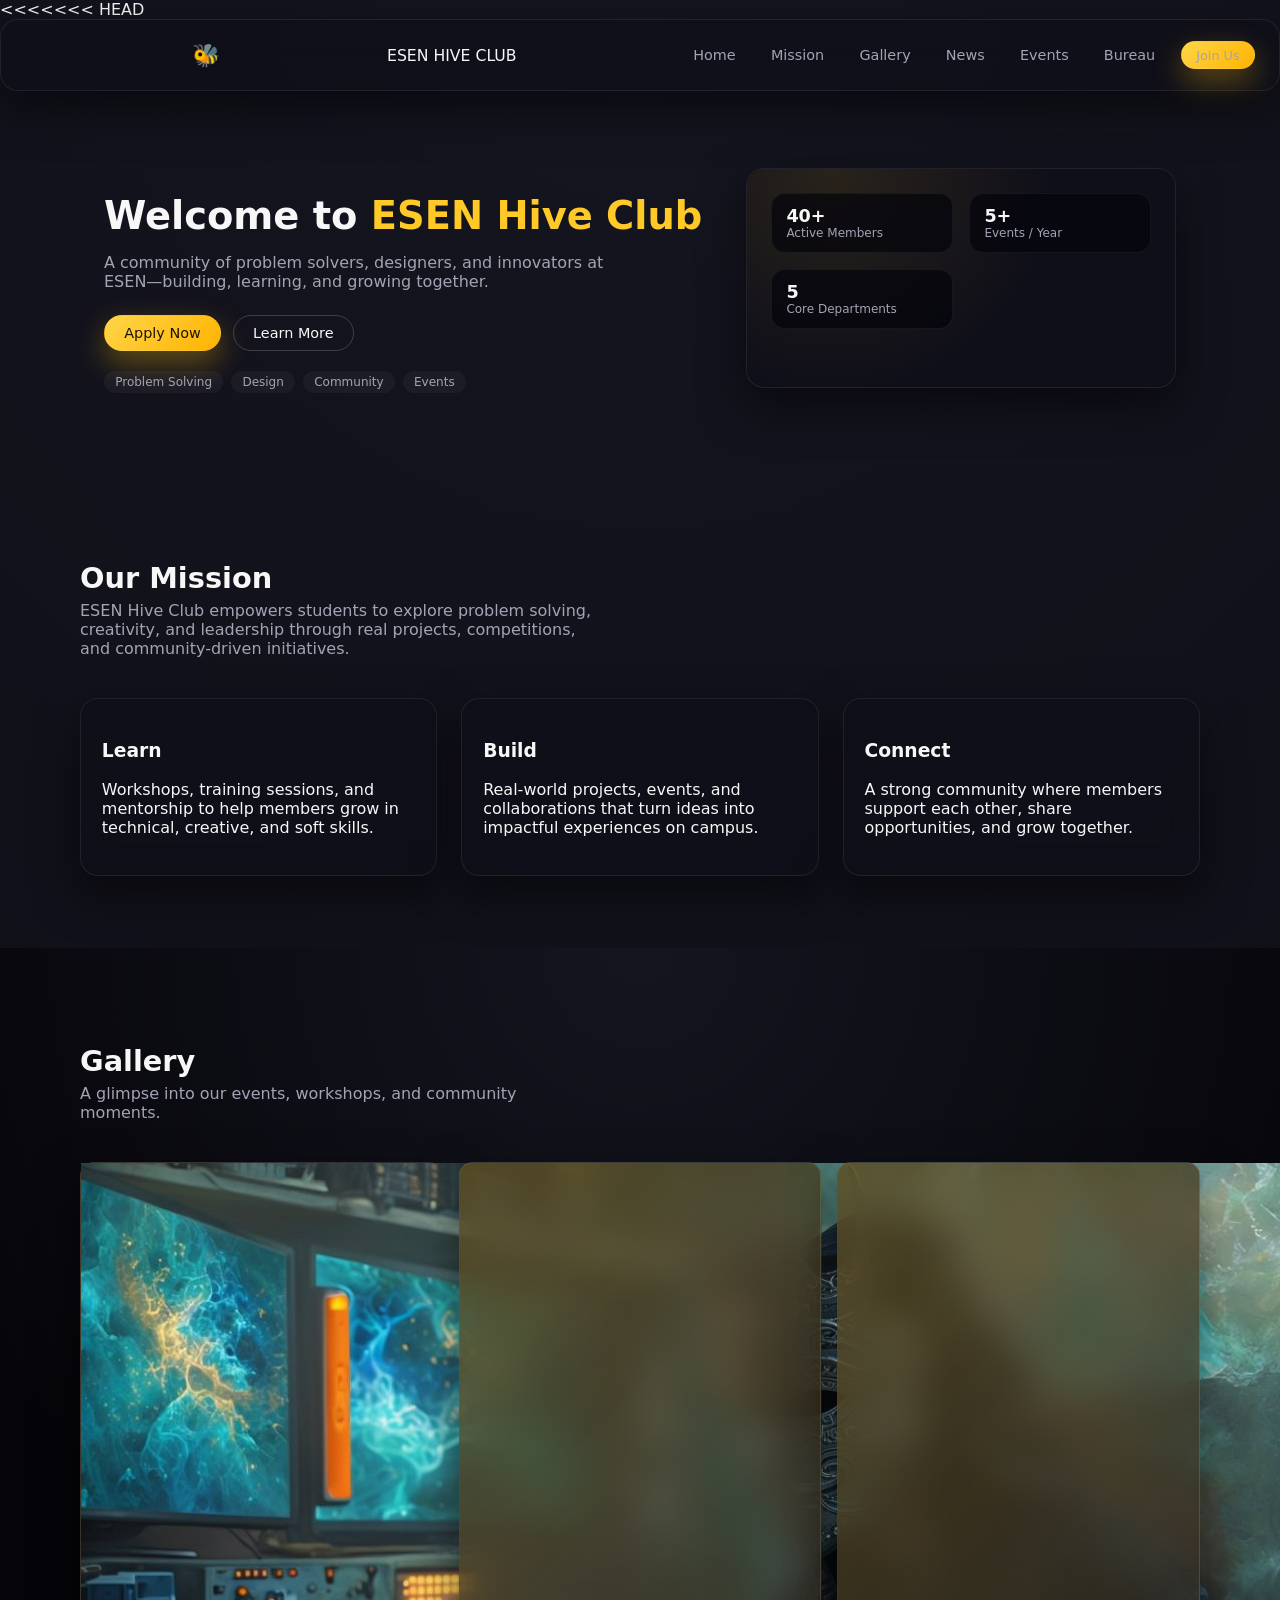
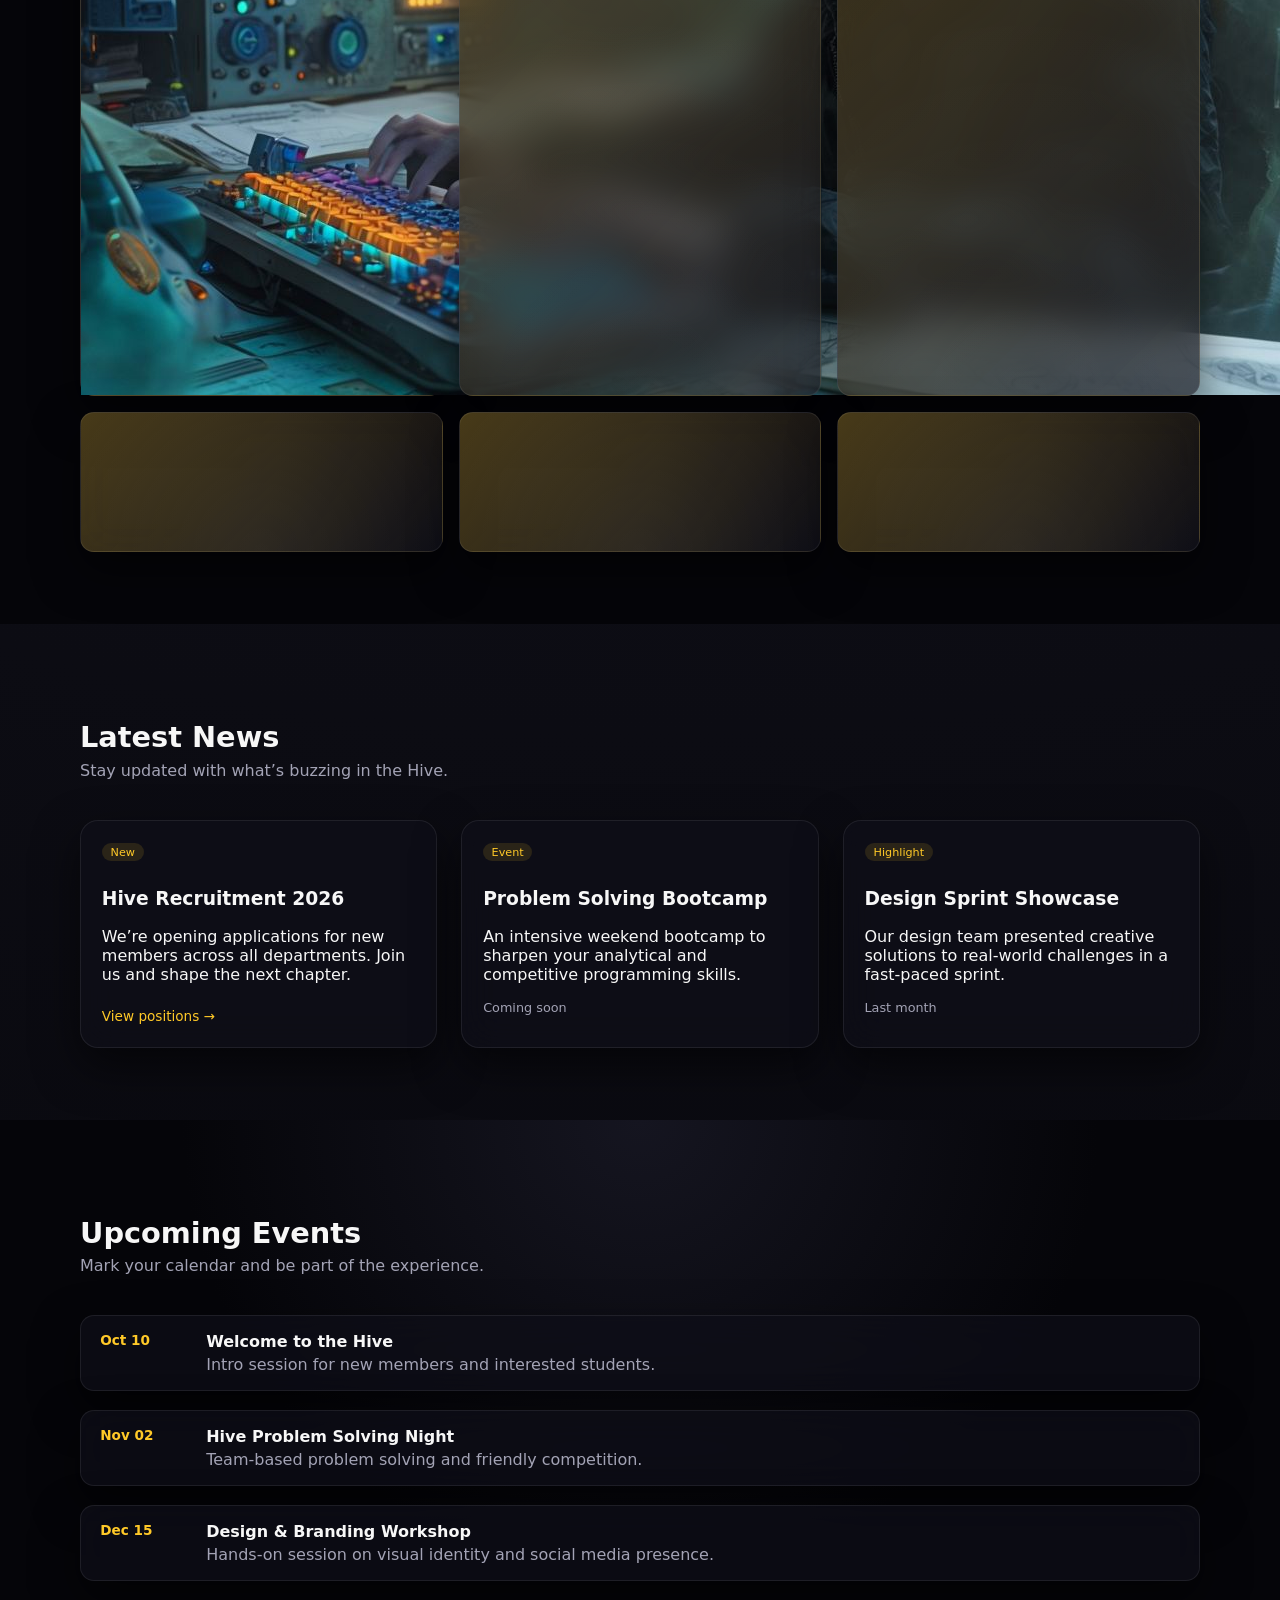
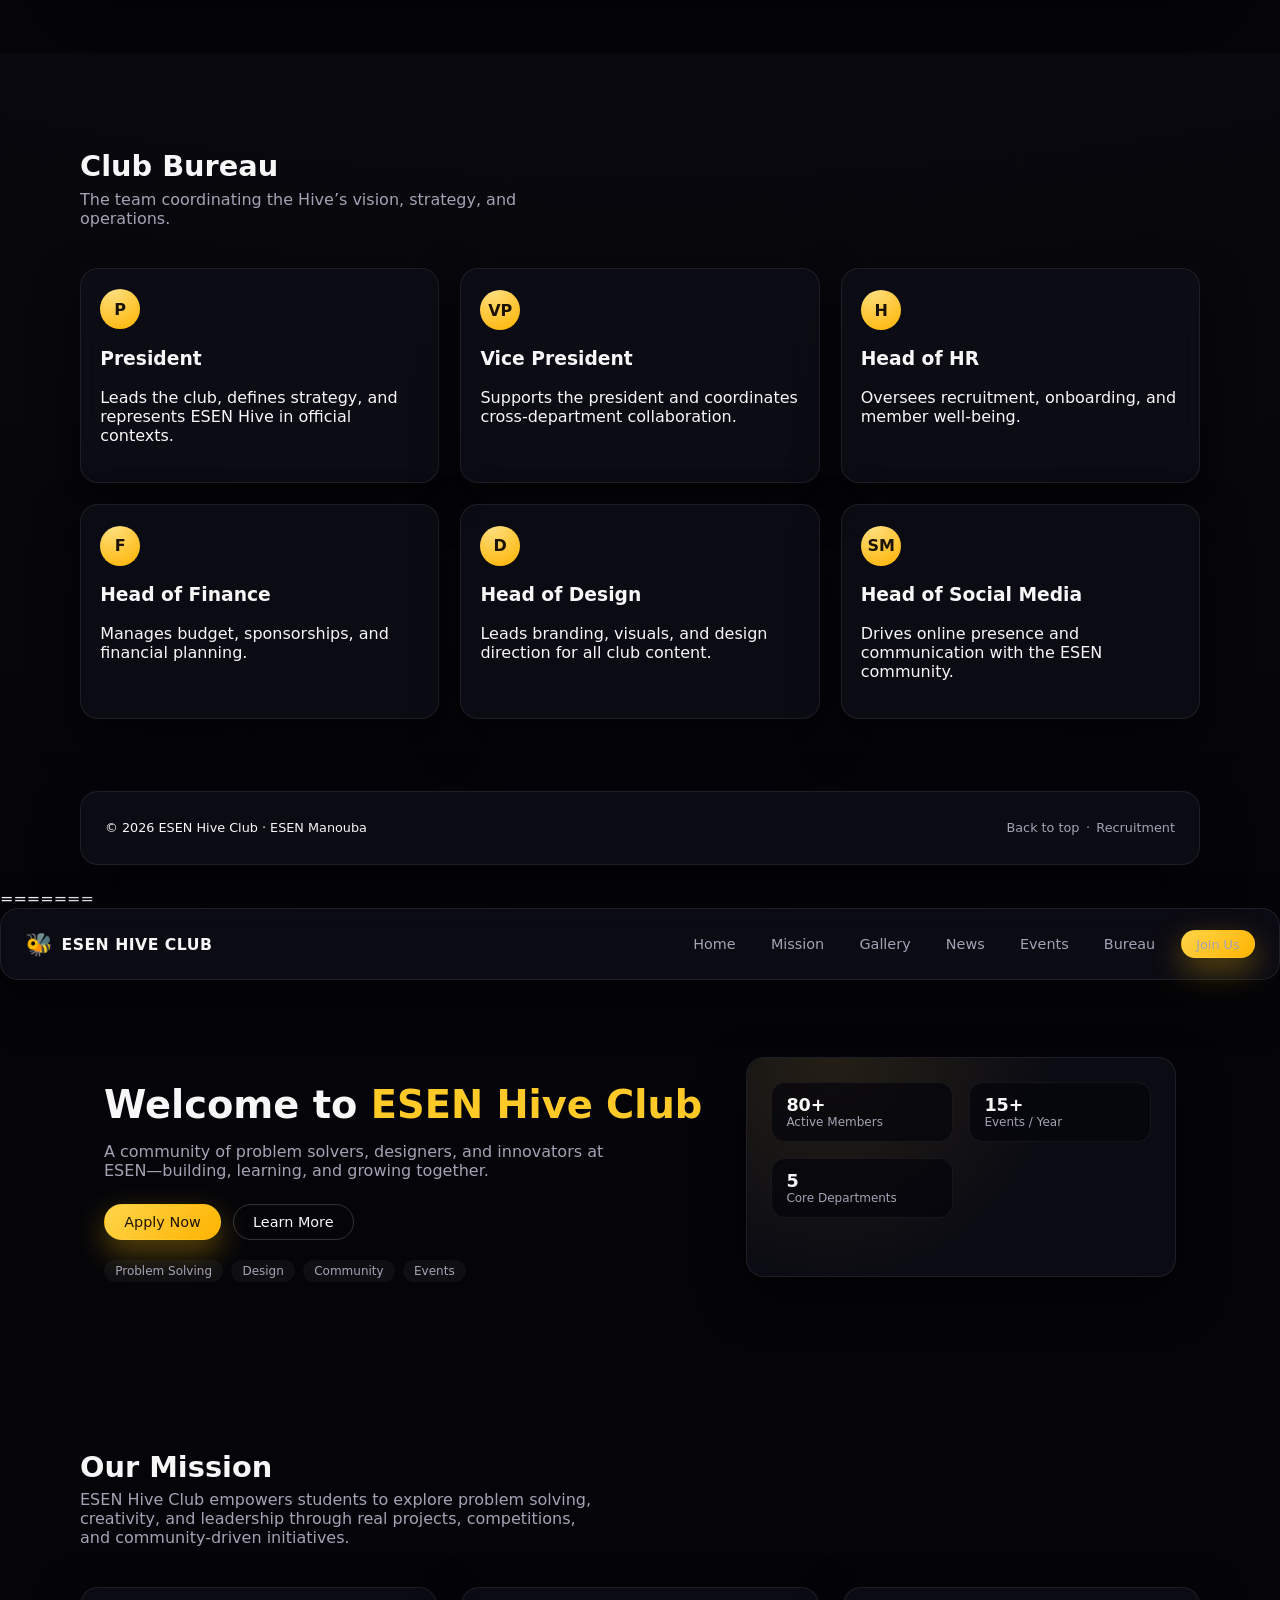
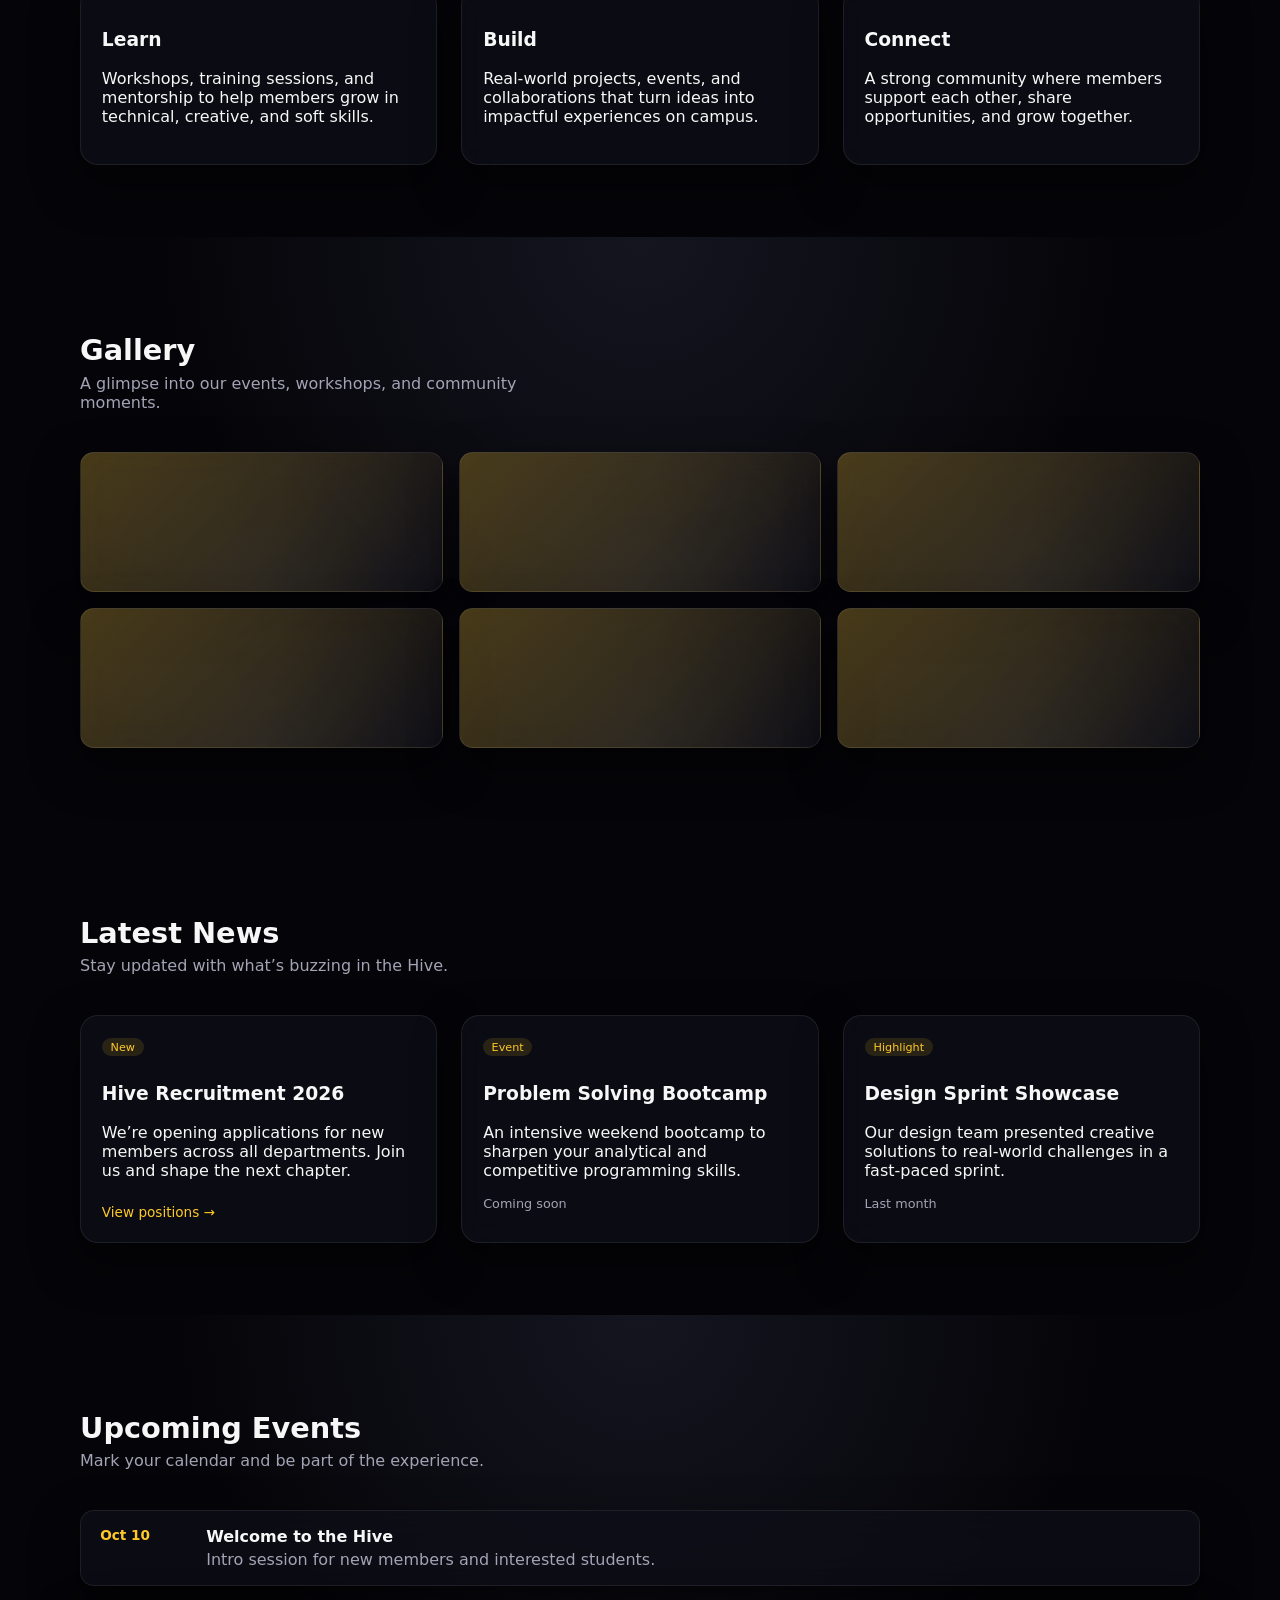
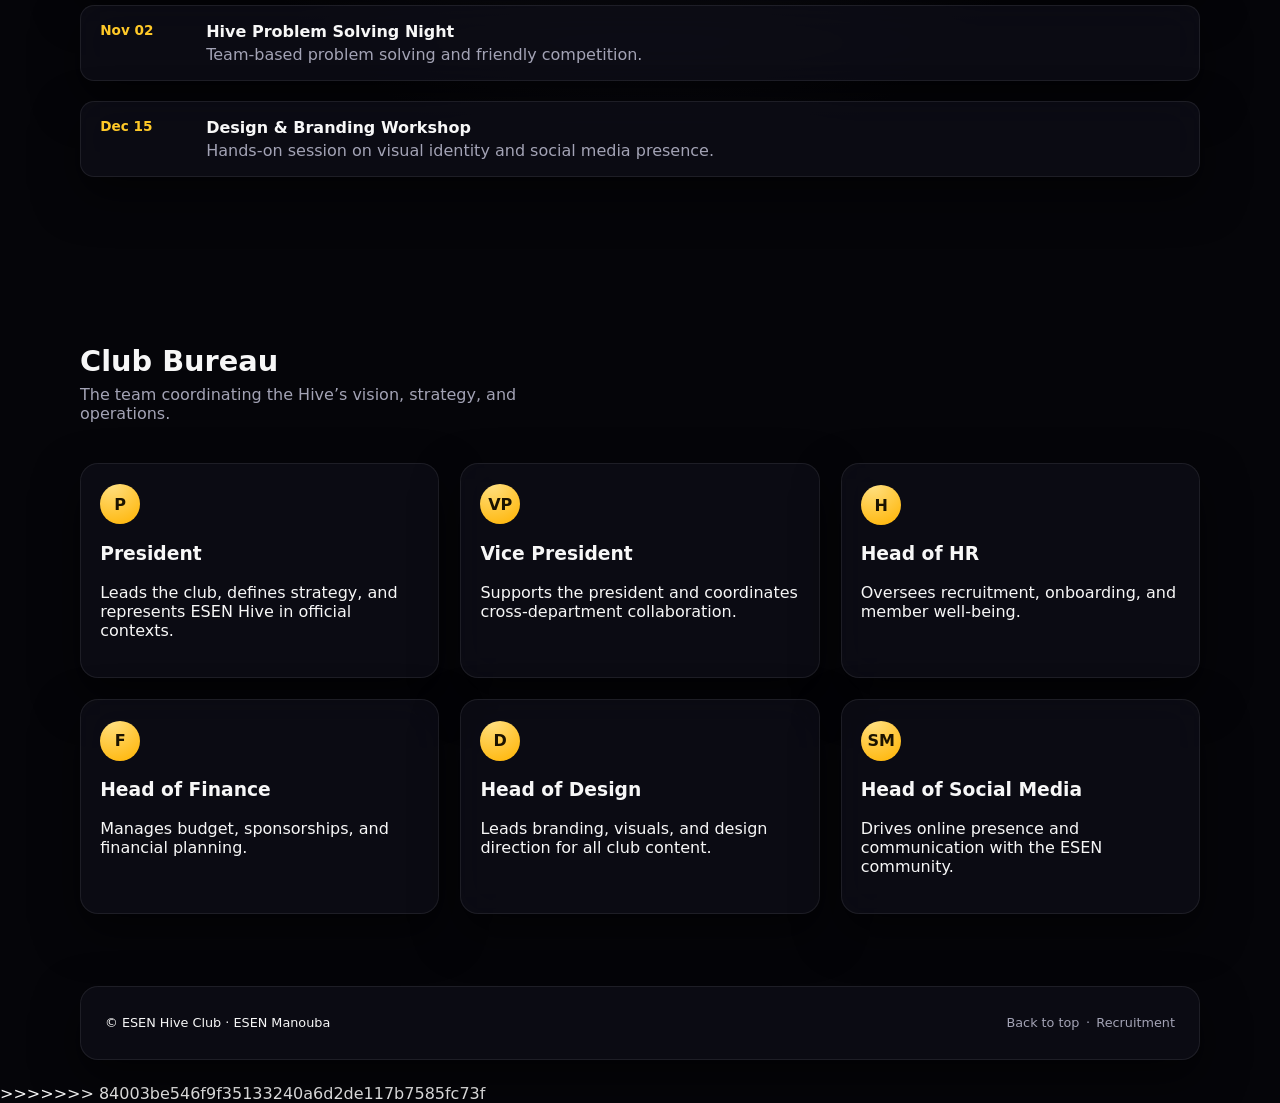
==== index.html @ afc545f2 "change" ====
<<<<<<< HEAD
<!DOCTYPE html>
<html lang="en">
<head>
  <meta charset="UTF-8" />
  <meta name="viewport" content="width=device-width, initial-scale=1.0" />
  <title>ESEN Hive Club | Home</title>
  <link rel="stylesheet" href="styles.css" />
  <script defer src="script.js"></script>
</head>
<body>
  <header class="header glass">
    <div class="logo"></div>
      <span class="logo-icon">🐝</span>
      <span class="logo-text">ESEN Hive Club</span>
    </div>
    <nav class="nav">
      <ul class="nav-links">
        <li><a href="#hero">Home</a></li>
        <li><a href="#mission">Mission</a></li>
        <li><a href="#gallery">Gallery</a></li>
        <li><a href="#news">News</a></li>
        <li><a href="#events">Events</a></li>
        <li><a href="#bureau">Bureau</a></li>
        <li><a href="recruitement.html" class="btn-primary small">Join Us</a></li>
      </ul>
      <button class="nav-toggle" aria-label="Toggle navigation">
        <span></span><span></span><span></span>
      </button>
    </nav>
  </header>

  <main>
    <!-- Hero -->
    <section id="hero" class="hero section">
      <div class="hero-content">
        <h1 class="hero-title">Welcome to <span>ESEN Hive Club</span></h1>
        <p class="hero-subtitle">
          A community of problem solvers, designers, and innovators at ESEN—building, learning, and growing together.
        </p>
        <div class="hero-actions">
          <a href="recruitement.html" class="btn-primary">Apply Now</a>
          <a href="#mission" class="btn-secondary">Learn More</a>
        </div>
        <div class="hero-tags">
          <span class="tag">Problem Solving</span>
          <span class="tag">Design</span>
          <span class="tag">Community</span>
          <span class="tag">Events</span>
        </div>
      </div>
      <div class="hero-visual glass">
        <div class="hero-orbit"></div>
        <div class="hero-stats">
          <div class="stat">
            <span class="stat-number">40+</span>
            <span class="stat-label">Active Members</span>
          </div>
          <div class="stat">
            <span class="stat-number">5+</span>
            <span class="stat-label">Events / Year</span>
          </div>
          <div class="stat">
            <span class="stat-number">5</span>
            <span class="stat-label">Core Departments</span>
          </div>
        </div>
      </div>
    </section>

    <!-- Mission -->
    <section id="mission" class="section">
      <div class="section-header">
        <h2>Our Mission</h2>
        <p>
          ESEN Hive Club empowers students to explore problem solving, creativity, and leadership through real projects,
          competitions, and community-driven initiatives.
        </p>
      </div>
      <div class="grid-3">
        <div class="card glass fade-in">
          <h3>Learn</h3>
          <p>
            Workshops, training sessions, and mentorship to help members grow in technical, creative, and soft skills.
          </p>
        </div>
        <div class="card glass fade-in">
          <h3>Build</h3>
          <p>
            Real-world projects, events, and collaborations that turn ideas into impactful experiences on campus.
          </p>
        </div>
        <div class="card glass fade-in">
          <h3>Connect</h3>
          <p>
            A strong community where members support each other, share opportunities, and grow together.
          </p>
        </div>
      </div>
    </section>

    <!-- Gallery -->
    <section id="gallery" class="section alt">
      <div class="section-header">
        <h2>Gallery</h2>
        <p>A glimpse into our events, workshops, and community moments.</p>
      </div>
      <div class="gallery-grid">
        <div class="gallery-item glass"><img src="1.jpeg"></div>
        <div class="gallery-item glass"></div>
        <div class="gallery-item glass"></div>
        <div class="gallery-item glass"></div>
        <div class="gallery-item glass"></div>
        <div class="gallery-item glass"></div>
      </div>
    </section>

    <!-- News -->
    <section id="news" class="section">
      <div class="section-header">
        <h2>Latest News</h2>
        <p>Stay updated with what’s buzzing in the Hive.</p>
      </div>
      <div class="grid-3">
        <article class="card glass fade-in">
          <span class="badge">New</span>
          <h3>Hive Recruitment 2026</h3>
          <p>
            We’re opening applications for new members across all departments. Join us and shape the next chapter.
          </p>
          <a href="recruitment.html" class="link">View positions →</a>
        </article>
        <article class="card glass fade-in">
          <span class="badge">Event</span>
          <h3>Problem Solving Bootcamp</h3>
          <p>
            An intensive weekend bootcamp to sharpen your analytical and competitive programming skills.
          </p>
          <span class="meta">Coming soon</span>
        </article>
        <article class="card glass fade-in">
          <span class="badge">Highlight</span>
          <h3>Design Sprint Showcase</h3>
          <p>
            Our design team presented creative solutions to real-world challenges in a fast-paced sprint.
          </p>
          <span class="meta">Last month</span>
        </article>
      </div>
    </section>

    <!-- Events -->
    <section id="events" class="section alt">
      <div class="section-header">
        <h2>Upcoming Events</h2>
        <p>Mark your calendar and be part of the experience.</p>
      </div>
      <div class="timeline">
        <div class="timeline-item glass fade-in">
          <div class="timeline-date">Oct 10</div>
          <div class="timeline-content">
            <h3>Welcome to the Hive</h3>
            <p>Intro session for new members and interested students.</p>
          </div>
        </div>
        <div class="timeline-item glass fade-in">
          <div class="timeline-date">Nov 02</div>
          <div class="timeline-content">
            <h3>Hive Problem Solving Night</h3>
            <p>Team-based problem solving and friendly competition.</p>
          </div>
        </div>
        <div class="timeline-item glass fade-in">
          <div class="timeline-date">Dec 15</div>
          <div class="timeline-content">
            <h3>Design & Branding Workshop</h3>
            <p>Hands-on session on visual identity and social media presence.</p>
          </div>
        </div>
      </div>
    </section>

    <!-- Bureau -->
    <section id="bureau" class="section">
      <div class="section-header">
        <h2>Club Bureau</h2>
        <p>The team coordinating the Hive’s vision, strategy, and operations.</p>
      </div>
      <div class="bureau-grid">
        <div class="bureau-card glass fade-in">
          <div class="avatar">P</div>
          <h3>President</h3>
          <p>Leads the club, defines strategy, and represents ESEN Hive in official contexts.</p>
        </div>
        <div class="bureau-card glass fade-in">
          <div class="avatar">VP</div>
          <h3>Vice President</h3>
          <p>Supports the president and coordinates cross-department collaboration.</p>
        </div>
        <div class="bureau-card glass fade-in">
          <div class="avatar">H</div>
          <h3>Head of HR</h3>
          <p>Oversees recruitment, onboarding, and member well-being.</p>
        </div>
        <div class="bureau-card glass fade-in">
          <div class="avatar">F</div>
          <h3>Head of Finance</h3>
          <p>Manages budget, sponsorships, and financial planning.</p>
        </div>
        <div class="bureau-card glass fade-in">
          <div class="avatar">D</div>
          <h3>Head of Design</h3>
          <p>Leads branding, visuals, and design direction for all club content.</p>
        </div>
        <div class="bureau-card glass fade-in">
          <div class="avatar">SM</div>
          <h3>Head of Social Media</h3>
          <p>Drives online presence and communication with the ESEN community.</p>
        </div>
      </div>
    </section>
  </main>

  <footer class="footer glass">
    <p>© <span id="year"></span> ESEN Hive Club · ESEN Manouba</p>
    <p class="footer-links">
      <a href="#hero">Back to top</a>
      <span>·</span>
      <a href="recruitement.html">Recruitment</a>
    </p>
  </footer>
</body>
</html>
=======
<!DOCTYPE html>
<html lang="en">
<head>
  <meta charset="UTF-8" />
  <meta name="viewport" content="width=device-width, initial-scale=1.0" />
  <title>ESEN Hive Club | Home</title>
  <link rel="stylesheet" href="styles.css" />
  <script defer src="script.js"></script>
</head>
<body>
  <header class="header glass">
    <div class="logo">
      <span class="logo-icon">🐝</span>
      <span class="logo-text">ESEN Hive Club</span>
    </div>
    <nav class="nav">
      <ul class="nav-links">
        <li><a href="#hero">Home</a></li>
        <li><a href="#mission">Mission</a></li>
        <li><a href="#gallery">Gallery</a></li>
        <li><a href="#news">News</a></li>
        <li><a href="#events">Events</a></li>
        <li><a href="#bureau">Bureau</a></li>
        <li><a href="recruitement.html" class="btn-primary small">Join Us</a></li>
      </ul>
      <button class="nav-toggle" aria-label="Toggle navigation">
        <span></span><span></span><span></span>
      </button>
    </nav>
  </header>

  <main>
    <!-- Hero -->
    <section id="hero" class="hero section">
      <div class="hero-content">
        <h1 class="hero-title">Welcome to <span>ESEN Hive Club</span></h1>
        <p class="hero-subtitle">
          A community of problem solvers, designers, and innovators at ESEN—building, learning, and growing together.
        </p>
        <div class="hero-actions">
          <a href="recruitement.html" class="btn-primary">Apply Now</a>
          <a href="#mission" class="btn-secondary">Learn More</a>
        </div>
        <div class="hero-tags">
          <span class="tag">Problem Solving</span>
          <span class="tag">Design</span>
          <span class="tag">Community</span>
          <span class="tag">Events</span>
        </div>
      </div>
      <div class="hero-visual glass">
        <div class="hero-orbit"></div>
        <div class="hero-stats">
          <div class="stat">
            <span class="stat-number">80+</span>
            <span class="stat-label">Active Members</span>
          </div>
          <div class="stat">
            <span class="stat-number">15+</span>
            <span class="stat-label">Events / Year</span>
          </div>
          <div class="stat">
            <span class="stat-number">5</span>
            <span class="stat-label">Core Departments</span>
          </div>
        </div>
      </div>
    </section>

    <!-- Mission -->
    <section id="mission" class="section">
      <div class="section-header">
        <h2>Our Mission</h2>
        <p>
          ESEN Hive Club empowers students to explore problem solving, creativity, and leadership through real projects,
          competitions, and community-driven initiatives.
        </p>
      </div>
      <div class="grid-3">
        <div class="card glass fade-in">
          <h3>Learn</h3>
          <p>
            Workshops, training sessions, and mentorship to help members grow in technical, creative, and soft skills.
          </p>
        </div>
        <div class="card glass fade-in">
          <h3>Build</h3>
          <p>
            Real-world projects, events, and collaborations that turn ideas into impactful experiences on campus.
          </p>
        </div>
        <div class="card glass fade-in">
          <h3>Connect</h3>
          <p>
            A strong community where members support each other, share opportunities, and grow together.
          </p>
        </div>
      </div>
    </section>

    <!-- Gallery -->
    <section id="gallery" class="section alt">
      <div class="section-header">
        <h2>Gallery</h2>
        <p>A glimpse into our events, workshops, and community moments.</p>
      </div>
      <div class="gallery-grid">
        <div class="gallery-item glass"></div>
        <div class="gallery-item glass"></div>
        <div class="gallery-item glass"></div>
        <div class="gallery-item glass"></div>
        <div class="gallery-item glass"></div>
        <div class="gallery-item glass"></div>
      </div>
    </section>

    <!-- News -->
    <section id="news" class="section">
      <div class="section-header">
        <h2>Latest News</h2>
        <p>Stay updated with what’s buzzing in the Hive.</p>
      </div>
      <div class="grid-3">
        <article class="card glass fade-in">
          <span class="badge">New</span>
          <h3>Hive Recruitment 2026</h3>
          <p>
            We’re opening applications for new members across all departments. Join us and shape the next chapter.
          </p>
          <a href="recruitment.html" class="link">View positions →</a>
        </article>
        <article class="card glass fade-in">
          <span class="badge">Event</span>
          <h3>Problem Solving Bootcamp</h3>
          <p>
            An intensive weekend bootcamp to sharpen your analytical and competitive programming skills.
          </p>
          <span class="meta">Coming soon</span>
        </article>
        <article class="card glass fade-in">
          <span class="badge">Highlight</span>
          <h3>Design Sprint Showcase</h3>
          <p>
            Our design team presented creative solutions to real-world challenges in a fast-paced sprint.
          </p>
          <span class="meta">Last month</span>
        </article>
      </div>
    </section>

    <!-- Events -->
    <section id="events" class="section alt">
      <div class="section-header">
        <h2>Upcoming Events</h2>
        <p>Mark your calendar and be part of the experience.</p>
      </div>
      <div class="timeline">
        <div class="timeline-item glass fade-in">
          <div class="timeline-date">Oct 10</div>
          <div class="timeline-content">
            <h3>Welcome to the Hive</h3>
            <p>Intro session for new members and interested students.</p>
          </div>
        </div>
        <div class="timeline-item glass fade-in">
          <div class="timeline-date">Nov 02</div>
          <div class="timeline-content">
            <h3>Hive Problem Solving Night</h3>
            <p>Team-based problem solving and friendly competition.</p>
          </div>
        </div>
        <div class="timeline-item glass fade-in">
          <div class="timeline-date">Dec 15</div>
          <div class="timeline-content">
            <h3>Design & Branding Workshop</h3>
            <p>Hands-on session on visual identity and social media presence.</p>
          </div>
        </div>
      </div>
    </section>

    <!-- Bureau -->
    <section id="bureau" class="section">
      <div class="section-header">
        <h2>Club Bureau</h2>
        <p>The team coordinating the Hive’s vision, strategy, and operations.</p>
      </div>
      <div class="bureau-grid">
        <div class="bureau-card glass fade-in">
          <div class="avatar">P</div>
          <h3>President</h3>
          <p>Leads the club, defines strategy, and represents ESEN Hive in official contexts.</p>
        </div>
        <div class="bureau-card glass fade-in">
          <div class="avatar">VP</div>
          <h3>Vice President</h3>
          <p>Supports the president and coordinates cross-department collaboration.</p>
        </div>
        <div class="bureau-card glass fade-in">
          <div class="avatar">H</div>
          <h3>Head of HR</h3>
          <p>Oversees recruitment, onboarding, and member well-being.</p>
        </div>
        <div class="bureau-card glass fade-in">
          <div class="avatar">F</div>
          <h3>Head of Finance</h3>
          <p>Manages budget, sponsorships, and financial planning.</p>
        </div>
        <div class="bureau-card glass fade-in">
          <div class="avatar">D</div>
          <h3>Head of Design</h3>
          <p>Leads branding, visuals, and design direction for all club content.</p>
        </div>
        <div class="bureau-card glass fade-in">
          <div class="avatar">SM</div>
          <h3>Head of Social Media</h3>
          <p>Drives online presence and communication with the ESEN community.</p>
        </div>
      </div>
    </section>
  </main>

  <footer class="footer glass">
    <p>© <span id="year"></span> ESEN Hive Club · ESEN Manouba</p>
    <p class="footer-links">
      <a href="#hero">Back to top</a>
      <span>·</span>
      <a href="recruitement.html">Recruitment</a>
    </p>
  </footer>
</body>
</html>
>>>>>>> 84003be546f9f35133240a6d2de117b7585fc73f
---- styles.css ----
:root {
  --bg: #050509;
  --bg-alt: #0b0b12;
  --accent: #ffc928;
  --accent-soft: rgba(255, 201, 40, 0.15);
  --text: #f7f7f7;
  --muted: #a3a3b5;
  --glass-bg: rgba(15, 15, 25, 0.7);
  --border: rgba(255, 255, 255, 0.08);
  --radius-lg: 18px;
  --radius-md: 14px;
  --shadow-soft: 0 18px 45px rgba(0, 0, 0, 0.55);
  --transition-fast: 0.2s ease-out;
  --transition-med: 0.35s ease-out;
  --nav-height: 72px;
  --max-width: 1120px;
  --font-main: system-ui, -apple-system, BlinkMacSystemFont, "SF Pro Text", "Segoe UI", sans-serif;
}

*,
*::before,
*::after {
  box-sizing: border-box;
}

html,
body {
  margin: 0;
  padding: 0;
  font-family: var(--font-main);
  background: radial-gradient(circle at top, #151520 0, #050509 55%);
  color: var(--text);
  scroll-behavior: smooth;
}

body {
  min-height: 100vh;
}

/* Layout */

.header {
  position: sticky;
  top: 0;
  z-index: 50;
  display: flex;
  align-items: center;
  justify-content: space-between;
  padding: 0 1.5rem;
  height: var(--nav-height);
  backdrop-filter: blur(18px);
  border-bottom: 1px solid var(--border);
}

.logo {
  display: flex;
  align-items: center;
  gap: 0.5rem;
  font-weight: 600;
  letter-spacing: 0.03em;
}

.logo-icon {
  font-size: 1.4rem;
}

.logo-text {
  font-size: 0.98rem;
  text-transform: uppercase;
}

.nav {
  display: flex;
  align-items: center;
}

.nav-links {
  display: flex;
  align-items: center;
  gap: 1rem;
  list-style: none;
  margin: 0;
  padding: 0;
}

.nav-links a {
  color: var(--muted);
  text-decoration: none;
  font-size: 0.9rem;
  padding: 0.4rem 0.6rem;
  border-radius: 999px;
  transition: color var(--transition-fast), background var(--transition-fast),
    transform var(--transition-fast);
}

.nav-links a:hover {
  color: var(--text);
  background: rgba(255, 255, 255, 0.04);
  transform: translateY(-1px);
}

/* Mobile nav toggle */

.nav-toggle {
  display: none;
  flex-direction: column;
  gap: 4px;
  background: none;
  border: none;
  padding: 0.25rem;
  cursor: pointer;
}

.nav-toggle span {
  width: 20px;
  height: 2px;
  background: var(--text);
  border-radius: 999px;
}

/* Sections */

.section {
  padding: 4.5rem 1.5rem;
}

.section.alt {
  background: radial-gradient(circle at top, #151520 0, #050509 55%);
}

.section-header {
  max-width: var(--max-width);
  margin: 0 auto 2.5rem;
  text-align: left;
}

.section-header h2 {
  font-size: 1.8rem;
  margin-bottom: 0.4rem;
}

.section-header p {
  margin: 0;
  color: var(--muted);
  max-width: 520px;
}

/* Hero */

.hero {
  max-width: var(--max-width);
  margin: 0 auto;
  display: grid;
  grid-template-columns: minmax(0, 1.4fr) minmax(0, 1fr);
  gap: 2.5rem;
  align-items: center;
}

.hero-title {
  font-size: 2.4rem;
  line-height: 1.1;
  margin-bottom: 0.75rem;
}

.hero-title span {
  color: var(--accent);
}

.hero-subtitle {
  color: var(--muted);
  max-width: 520px;
  margin-bottom: 1.5rem;
}

.hero-actions {
  display: flex;
  flex-wrap: wrap;
  gap: 0.75rem;
  margin-bottom: 1.25rem;
}

.hero-tags {
  display: flex;
  flex-wrap: wrap;
  gap: 0.5rem;
}

.tag {
  font-size: 0.75rem;
  padding: 0.25rem 0.7rem;
  border-radius: 999px;
  background: rgba(255, 255, 255, 0.04);
  color: var(--muted);
}

.hero-visual {
  position: relative;
  padding: 1.5rem;
  border-radius: var(--radius-lg);
  min-height: 220px;
  display: flex;
  flex-direction: column;
  justify-content: space-between;
}

.hero-orbit {
  position: absolute;
  inset: 0;
  border-radius: inherit;
  background: radial-gradient(circle at 20% 0, var(--accent-soft), transparent 55%);
  opacity: 0.7;
  pointer-events: none;
}

.hero-stats {
  position: relative;
  display: grid;
  grid-template-columns: repeat(2, minmax(0, 1fr));
  gap: 1rem;
}

.stat {
  padding: 0.75rem 0.9rem;
  border-radius: var(--radius-md);
  border: 1px solid rgba(255, 255, 255, 0.06);
  background: rgba(5, 5, 12, 0.7);
}

.stat-number {
  display: block;
  font-weight: 600;
  font-size: 1.1rem;
}

.stat-label {
  font-size: 0.75rem;
  color: var(--muted);
}

/* Recruitment hero */

.recruitment-hero .hero-visual {
  justify-content: center;
}

.hero-note {
  position: relative;
  font-size: 0.9rem;
  color: var(--muted);
}

/* Buttons */

.btn-primary,
.btn-secondary {
  display: inline-flex;
  align-items: center;
  justify-content: center;
  padding: 0.55rem 1.2rem;
  border-radius: 999px;
  border: 1px solid transparent;
  font-size: 0.9rem;
  font-weight: 500;
  text-decoration: none;
  cursor: pointer;
  transition: background var(--transition-med), color var(--transition-med),
    transform var(--transition-fast), box-shadow var(--transition-fast);
}

.btn-primary {
  background: linear-gradient(135deg, #ffd54a, #ffb300);
  color: #1b1300;
  box-shadow: 0 12px 30px rgba(255, 193, 7, 0.35);
}

.btn-primary:hover {
  transform: translateY(-1px);
  box-shadow: 0 16px 40px rgba(255, 193, 7, 0.45);
}

.btn-secondary {
  background: transparent;
  color: var(--text);
  border-color: rgba(255, 255, 255, 0.18);
}

.btn-secondary:hover {
  background: rgba(255, 255, 255, 0.06);
}

.btn-primary.small {
  padding: 0.35rem 0.9rem;
  font-size: 0.8rem;
}

/* Cards & glassmorphism */

.glass {
  background: var(--glass-bg);
  border-radius: var(--radius-lg);
  border: 1px solid var(--border);
  box-shadow: var(--shadow-soft);
  backdrop-filter: blur(18px);
}

.card {
  padding: 1.4rem 1.3rem;
}

.grid-3 {
  max-width: var(--max-width);
  margin: 0 auto;
  display: grid;
  grid-template-columns: repeat(3, minmax(0, 1fr));
  gap: 1.5rem;
}

/* Gallery */

.gallery-grid {
  max-width: var(--max-width);
  margin: 0 auto;
  display: grid;
  grid-template-columns: repeat(3, minmax(0, 1fr));
  gap: 1rem;
}

.gallery-item {
  border-radius: var(--radius-md);
  min-height: 140px;
  background-image: linear-gradient(135deg, rgba(255, 201, 40, 0.25), transparent),
    radial-gradient(circle at bottom, rgba(255, 255, 255, 0.06), transparent);
}

/* News */

.badge {
  display: inline-block;
  font-size: 0.7rem;
  padding: 0.15rem 0.55rem;
  border-radius: 999px;
  background: rgba(255, 201, 40, 0.12);
  color: var(--accent);
  margin-bottom: 0.5rem;
}

.link {
  display: inline-flex;
  align-items: center;
  gap: 0.25rem;
  font-size: 0.85rem;
  color: var(--accent);
  text-decoration: none;
  margin-top: 0.5rem;
}

.link:hover {
  text-decoration: underline;
}

.meta {
  font-size: 0.8rem;
  color: var(--muted);
}

/* Timeline */

.timeline {
  max-width: var(--max-width);
  margin: 0 auto;
  display: grid;
  gap: 1.2rem;
}

.timeline-item {
  display: grid;
  grid-template-columns: 90px minmax(0, 1fr);
  gap: 1rem;
  padding: 1rem 1.2rem;
  border-radius: var(--radius-md);
}

.timeline-date {
  font-size: 0.85rem;
  font-weight: 600;
  color: var(--accent);
}

.timeline-content h3 {
  margin: 0 0 0.25rem;
  font-size: 1rem;
}

.timeline-content p {
  margin: 0;
  color: var(--muted);
}

/* Bureau */

.bureau-grid {
  max-width: var(--max-width);
  margin: 0 auto;
  display: grid;
  grid-template-columns: repeat(3, minmax(0, 1fr));
  gap: 1.3rem;
}

.bureau-card {
  padding: 1.3rem 1.2rem;
  text-align: left;
}

.avatar {
  width: 40px;
  height: 40px;
  border-radius: 999px;
  background: radial-gradient(circle at 30% 0, #ffe082, #ffb300);
  display: flex;
  align-items: center;
  justify-content: center;
  font-weight: 600;
  color: #1b1300;
  margin-bottom: 0.7rem;
}

/* Recruitment positions */

.positions-grid {
  max-width: var(--max-width);
  margin: 0 auto;
  display: grid;
  grid-template-columns: repeat(2, minmax(0, 1fr));
  gap: 1.5rem;
}

.position-card {
  padding: 1.5rem 1.4rem;
}

.position-card h3 {
  margin-top: 0;
  margin-bottom: 0.25rem;
}

.position-tagline {
  margin-top: 0;
  margin-bottom: 0.9rem;
  color: var(--muted);
  font-size: 0.9rem;
}

.position-card h4 {
  margin: 0.9rem 0 0.3rem;
  font-size: 0.95rem;
}

.position-card ul {
  margin: 0;
  padding-left: 1.1rem;
  color: var(--muted);
  font-size: 0.9rem;
}

/* Apply section */

.apply-card {
  max-width: 640px;
  margin: 0 auto;
  padding: 1.7rem 1.6rem;
  text-align: left;
}

.apply-card p {
  margin-top: 0;
  margin-bottom: 1rem;
  color: var(--muted);
}

.apply-note {
  font-size: 0.85rem;
}

/* Footer */

.footer {
  max-width: var(--max-width);
  margin: 0 auto 1.5rem;
  padding: 1rem 1.5rem;
  display: flex;
  flex-wrap: wrap;
  justify-content: space-between;
  align-items: center;
  font-size: 0.8rem;
}

.footer-links {
  display: flex;
  align-items: center;
  gap: 0.4rem;
  color: var(--muted);
}

.footer a {
  color: var(--muted);
  text-decoration: none;
}

.footer a:hover {
  text-decoration: underline;
}

/* Animations */

.fade-in {
  opacity: 0;
  transform: translateY(12px);
  transition: opacity 0.5s ease-out, transform 0.5s ease-out;
}

.fade-in.visible {
  opacity: 1;
  transform: translateY(0);
}

/* Responsive */

@media (max-width: 900px) {
  .hero {
    grid-template-columns: minmax(0, 1fr);
  }

  .hero-visual {
    order: -1;
  }

  .grid-3,
  .gallery-grid,
  .bureau-grid {
    grid-template-columns: repeat(2, minmax(0, 1fr));
  }

  .positions-grid {
    grid-template-columns: minmax(0, 1fr);
  }
}

@media (max-width: 720px) {
  .header {
    padding-inline: 1rem;
  }

  .nav-links {
    position: fixed;
    inset: var(--nav-height) 1rem auto 1rem;
    flex-direction: column;
    padding: 0.8rem;
    border-radius: var(--radius-lg);
    background: rgba(5, 5, 12, 0.96);
    border: 1px solid var(--border);
    box-shadow: var(--shadow-soft);
    transform: translateY(-20px);
    opacity: 0;
    pointer-events: none;
    transition: opacity var(--transition-med), transform var(--transition-med);
  }

  .nav-links.open {
    opacity: 1;
    transform: translateY(0);
    pointer-events: auto;
  }

  .nav-toggle {
    display: flex;
  }

  .grid-3,
  .gallery-grid,
  .bureau-grid {
    grid-template-columns: minmax(0, 1fr);
  }

  .section {
    padding-inline: 1rem;
  }
}
---- styles.css ----
:root {
  --bg: #050509;
  --bg-alt: #0b0b12;
  --accent: #ffc928;
  --accent-soft: rgba(255, 201, 40, 0.15);
  --text: #f7f7f7;
  --muted: #a3a3b5;
  --glass-bg: rgba(15, 15, 25, 0.7);
  --border: rgba(255, 255, 255, 0.08);
  --radius-lg: 18px;
  --radius-md: 14px;
  --shadow-soft: 0 18px 45px rgba(0, 0, 0, 0.55);
  --transition-fast: 0.2s ease-out;
  --transition-med: 0.35s ease-out;
  --nav-height: 72px;
  --max-width: 1120px;
  --font-main: system-ui, -apple-system, BlinkMacSystemFont, "SF Pro Text", "Segoe UI", sans-serif;
}

*,
*::before,
*::after {
  box-sizing: border-box;
}

html,
body {
  margin: 0;
  padding: 0;
  font-family: var(--font-main);
  background: radial-gradient(circle at top, #151520 0, #050509 55%);
  color: var(--text);
  scroll-behavior: smooth;
}

body {
  min-height: 100vh;
}

/* Layout */

.header {
  position: sticky;
  top: 0;
  z-index: 50;
  display: flex;
  align-items: center;
  justify-content: space-between;
  padding: 0 1.5rem;
  height: var(--nav-height);
  backdrop-filter: blur(18px);
  border-bottom: 1px solid var(--border);
}

.logo {
  display: flex;
  align-items: center;
  gap: 0.5rem;
  font-weight: 600;
  letter-spacing: 0.03em;
}

.logo-icon {
  font-size: 1.4rem;
}

.logo-text {
  font-size: 0.98rem;
  text-transform: uppercase;
}

.nav {
  display: flex;
  align-items: center;
}

.nav-links {
  display: flex;
  align-items: center;
  gap: 1rem;
  list-style: none;
  margin: 0;
  padding: 0;
}

.nav-links a {
  color: var(--muted);
  text-decoration: none;
  font-size: 0.9rem;
  padding: 0.4rem 0.6rem;
  border-radius: 999px;
  transition: color var(--transition-fast), background var(--transition-fast),
    transform var(--transition-fast);
}

.nav-links a:hover {
  color: var(--text);
  background: rgba(255, 255, 255, 0.04);
  transform: translateY(-1px);
}

/* Mobile nav toggle */

.nav-toggle {
  display: none;
  flex-direction: column;
  gap: 4px;
  background: none;
  border: none;
  padding: 0.25rem;
  cursor: pointer;
}

.nav-toggle span {
  width: 20px;
  height: 2px;
  background: var(--text);
  border-radius: 999px;
}

/* Sections */

.section {
  padding: 4.5rem 1.5rem;
}

.section.alt {
  background: radial-gradient(circle at top, #151520 0, #050509 55%);
}

.section-header {
  max-width: var(--max-width);
  margin: 0 auto 2.5rem;
  text-align: left;
}

.section-header h2 {
  font-size: 1.8rem;
  margin-bottom: 0.4rem;
}

.section-header p {
  margin: 0;
  color: var(--muted);
  max-width: 520px;
}

/* Hero */

.hero {
  max-width: var(--max-width);
  margin: 0 auto;
  display: grid;
  grid-template-columns: minmax(0, 1.4fr) minmax(0, 1fr);
  gap: 2.5rem;
  align-items: center;
}

.hero-title {
  font-size: 2.4rem;
  line-height: 1.1;
  margin-bottom: 0.75rem;
}

.hero-title span {
  color: var(--accent);
}

.hero-subtitle {
  color: var(--muted);
  max-width: 520px;
  margin-bottom: 1.5rem;
}

.hero-actions {
  display: flex;
  flex-wrap: wrap;
  gap: 0.75rem;
  margin-bottom: 1.25rem;
}

.hero-tags {
  display: flex;
  flex-wrap: wrap;
  gap: 0.5rem;
}

.tag {
  font-size: 0.75rem;
  padding: 0.25rem 0.7rem;
  border-radius: 999px;
  background: rgba(255, 255, 255, 0.04);
  color: var(--muted);
}

.hero-visual {
  position: relative;
  padding: 1.5rem;
  border-radius: var(--radius-lg);
  min-height: 220px;
  display: flex;
  flex-direction: column;
  justify-content: space-between;
}

.hero-orbit {
  position: absolute;
  inset: 0;
  border-radius: inherit;
  background: radial-gradient(circle at 20% 0, var(--accent-soft), transparent 55%);
  opacity: 0.7;
  pointer-events: none;
}

.hero-stats {
  position: relative;
  display: grid;
  grid-template-columns: repeat(2, minmax(0, 1fr));
  gap: 1rem;
}

.stat {
  padding: 0.75rem 0.9rem;
  border-radius: var(--radius-md);
  border: 1px solid rgba(255, 255, 255, 0.06);
  background: rgba(5, 5, 12, 0.7);
}

.stat-number {
  display: block;
  font-weight: 600;
  font-size: 1.1rem;
}

.stat-label {
  font-size: 0.75rem;
  color: var(--muted);
}

/* Recruitment hero */

.recruitment-hero .hero-visual {
  justify-content: center;
}

.hero-note {
  position: relative;
  font-size: 0.9rem;
  color: var(--muted);
}

/* Buttons */

.btn-primary,
.btn-secondary {
  display: inline-flex;
  align-items: center;
  justify-content: center;
  padding: 0.55rem 1.2rem;
  border-radius: 999px;
  border: 1px solid transparent;
  font-size: 0.9rem;
  font-weight: 500;
  text-decoration: none;
  cursor: pointer;
  transition: background var(--transition-med), color var(--transition-med),
    transform var(--transition-fast), box-shadow var(--transition-fast);
}

.btn-primary {
  background: linear-gradient(135deg, #ffd54a, #ffb300);
  color: #1b1300;
  box-shadow: 0 12px 30px rgba(255, 193, 7, 0.35);
}

.btn-primary:hover {
  transform: translateY(-1px);
  box-shadow: 0 16px 40px rgba(255, 193, 7, 0.45);
}

.btn-secondary {
  background: transparent;
  color: var(--text);
  border-color: rgba(255, 255, 255, 0.18);
}

.btn-secondary:hover {
  background: rgba(255, 255, 255, 0.06);
}

.btn-primary.small {
  padding: 0.35rem 0.9rem;
  font-size: 0.8rem;
}

/* Cards & glassmorphism */

.glass {
  background: var(--glass-bg);
  border-radius: var(--radius-lg);
  border: 1px solid var(--border);
  box-shadow: var(--shadow-soft);
  backdrop-filter: blur(18px);
}

.card {
  padding: 1.4rem 1.3rem;
}

.grid-3 {
  max-width: var(--max-width);
  margin: 0 auto;
  display: grid;
  grid-template-columns: repeat(3, minmax(0, 1fr));
  gap: 1.5rem;
}

/* Gallery */

.gallery-grid {
  max-width: var(--max-width);
  margin: 0 auto;
  display: grid;
  grid-template-columns: repeat(3, minmax(0, 1fr));
  gap: 1rem;
}

.gallery-item {
  border-radius: var(--radius-md);
  min-height: 140px;
  background-image: linear-gradient(135deg, rgba(255, 201, 40, 0.25), transparent),
    radial-gradient(circle at bottom, rgba(255, 255, 255, 0.06), transparent);
}

/* News */

.badge {
  display: inline-block;
  font-size: 0.7rem;
  padding: 0.15rem 0.55rem;
  border-radius: 999px;
  background: rgba(255, 201, 40, 0.12);
  color: var(--accent);
  margin-bottom: 0.5rem;
}

.link {
  display: inline-flex;
  align-items: center;
  gap: 0.25rem;
  font-size: 0.85rem;
  color: var(--accent);
  text-decoration: none;
  margin-top: 0.5rem;
}

.link:hover {
  text-decoration: underline;
}

.meta {
  font-size: 0.8rem;
  color: var(--muted);
}

/* Timeline */

.timeline {
  max-width: var(--max-width);
  margin: 0 auto;
  display: grid;
  gap: 1.2rem;
}

.timeline-item {
  display: grid;
  grid-template-columns: 90px minmax(0, 1fr);
  gap: 1rem;
  padding: 1rem 1.2rem;
  border-radius: var(--radius-md);
}

.timeline-date {
  font-size: 0.85rem;
  font-weight: 600;
  color: var(--accent);
}

.timeline-content h3 {
  margin: 0 0 0.25rem;
  font-size: 1rem;
}

.timeline-content p {
  margin: 0;
  color: var(--muted);
}

/* Bureau */

.bureau-grid {
  max-width: var(--max-width);
  margin: 0 auto;
  display: grid;
  grid-template-columns: repeat(3, minmax(0, 1fr));
  gap: 1.3rem;
}

.bureau-card {
  padding: 1.3rem 1.2rem;
  text-align: left;
}

.avatar {
  width: 40px;
  height: 40px;
  border-radius: 999px;
  background: radial-gradient(circle at 30% 0, #ffe082, #ffb300);
  display: flex;
  align-items: center;
  justify-content: center;
  font-weight: 600;
  color: #1b1300;
  margin-bottom: 0.7rem;
}

/* Recruitment positions */

.positions-grid {
  max-width: var(--max-width);
  margin: 0 auto;
  display: grid;
  grid-template-columns: repeat(2, minmax(0, 1fr));
  gap: 1.5rem;
}

.position-card {
  padding: 1.5rem 1.4rem;
}

.position-card h3 {
  margin-top: 0;
  margin-bottom: 0.25rem;
}

.position-tagline {
  margin-top: 0;
  margin-bottom: 0.9rem;
  color: var(--muted);
  font-size: 0.9rem;
}

.position-card h4 {
  margin: 0.9rem 0 0.3rem;
  font-size: 0.95rem;
}

.position-card ul {
  margin: 0;
  padding-left: 1.1rem;
  color: var(--muted);
  font-size: 0.9rem;
}

/* Apply section */

.apply-card {
  max-width: 640px;
  margin: 0 auto;
  padding: 1.7rem 1.6rem;
  text-align: left;
}

.apply-card p {
  margin-top: 0;
  margin-bottom: 1rem;
  color: var(--muted);
}

.apply-note {
  font-size: 0.85rem;
}

/* Footer */

.footer {
  max-width: var(--max-width);
  margin: 0 auto 1.5rem;
  padding: 1rem 1.5rem;
  display: flex;
  flex-wrap: wrap;
  justify-content: space-between;
  align-items: center;
  font-size: 0.8rem;
}

.footer-links {
  display: flex;
  align-items: center;
  gap: 0.4rem;
  color: var(--muted);
}

.footer a {
  color: var(--muted);
  text-decoration: none;
}

.footer a:hover {
  text-decoration: underline;
}

/* Animations */

.fade-in {
  opacity: 0;
  transform: translateY(12px);
  transition: opacity 0.5s ease-out, transform 0.5s ease-out;
}

.fade-in.visible {
  opacity: 1;
  transform: translateY(0);
}

/* Responsive */

@media (max-width: 900px) {
  .hero {
    grid-template-columns: minmax(0, 1fr);
  }

  .hero-visual {
    order: -1;
  }

  .grid-3,
  .gallery-grid,
  .bureau-grid {
    grid-template-columns: repeat(2, minmax(0, 1fr));
  }

  .positions-grid {
    grid-template-columns: minmax(0, 1fr);
  }
}

@media (max-width: 720px) {
  .header {
    padding-inline: 1rem;
  }

  .nav-links {
    position: fixed;
    inset: var(--nav-height) 1rem auto 1rem;
    flex-direction: column;
    padding: 0.8rem;
    border-radius: var(--radius-lg);
    background: rgba(5, 5, 12, 0.96);
    border: 1px solid var(--border);
    box-shadow: var(--shadow-soft);
    transform: translateY(-20px);
    opacity: 0;
    pointer-events: none;
    transition: opacity var(--transition-med), transform var(--transition-med);
  }

  .nav-links.open {
    opacity: 1;
    transform: translateY(0);
    pointer-events: auto;
  }

  .nav-toggle {
    display: flex;
  }

  .grid-3,
  .gallery-grid,
  .bureau-grid {
    grid-template-columns: minmax(0, 1fr);
  }

  .section {
    padding-inline: 1rem;
  }
}
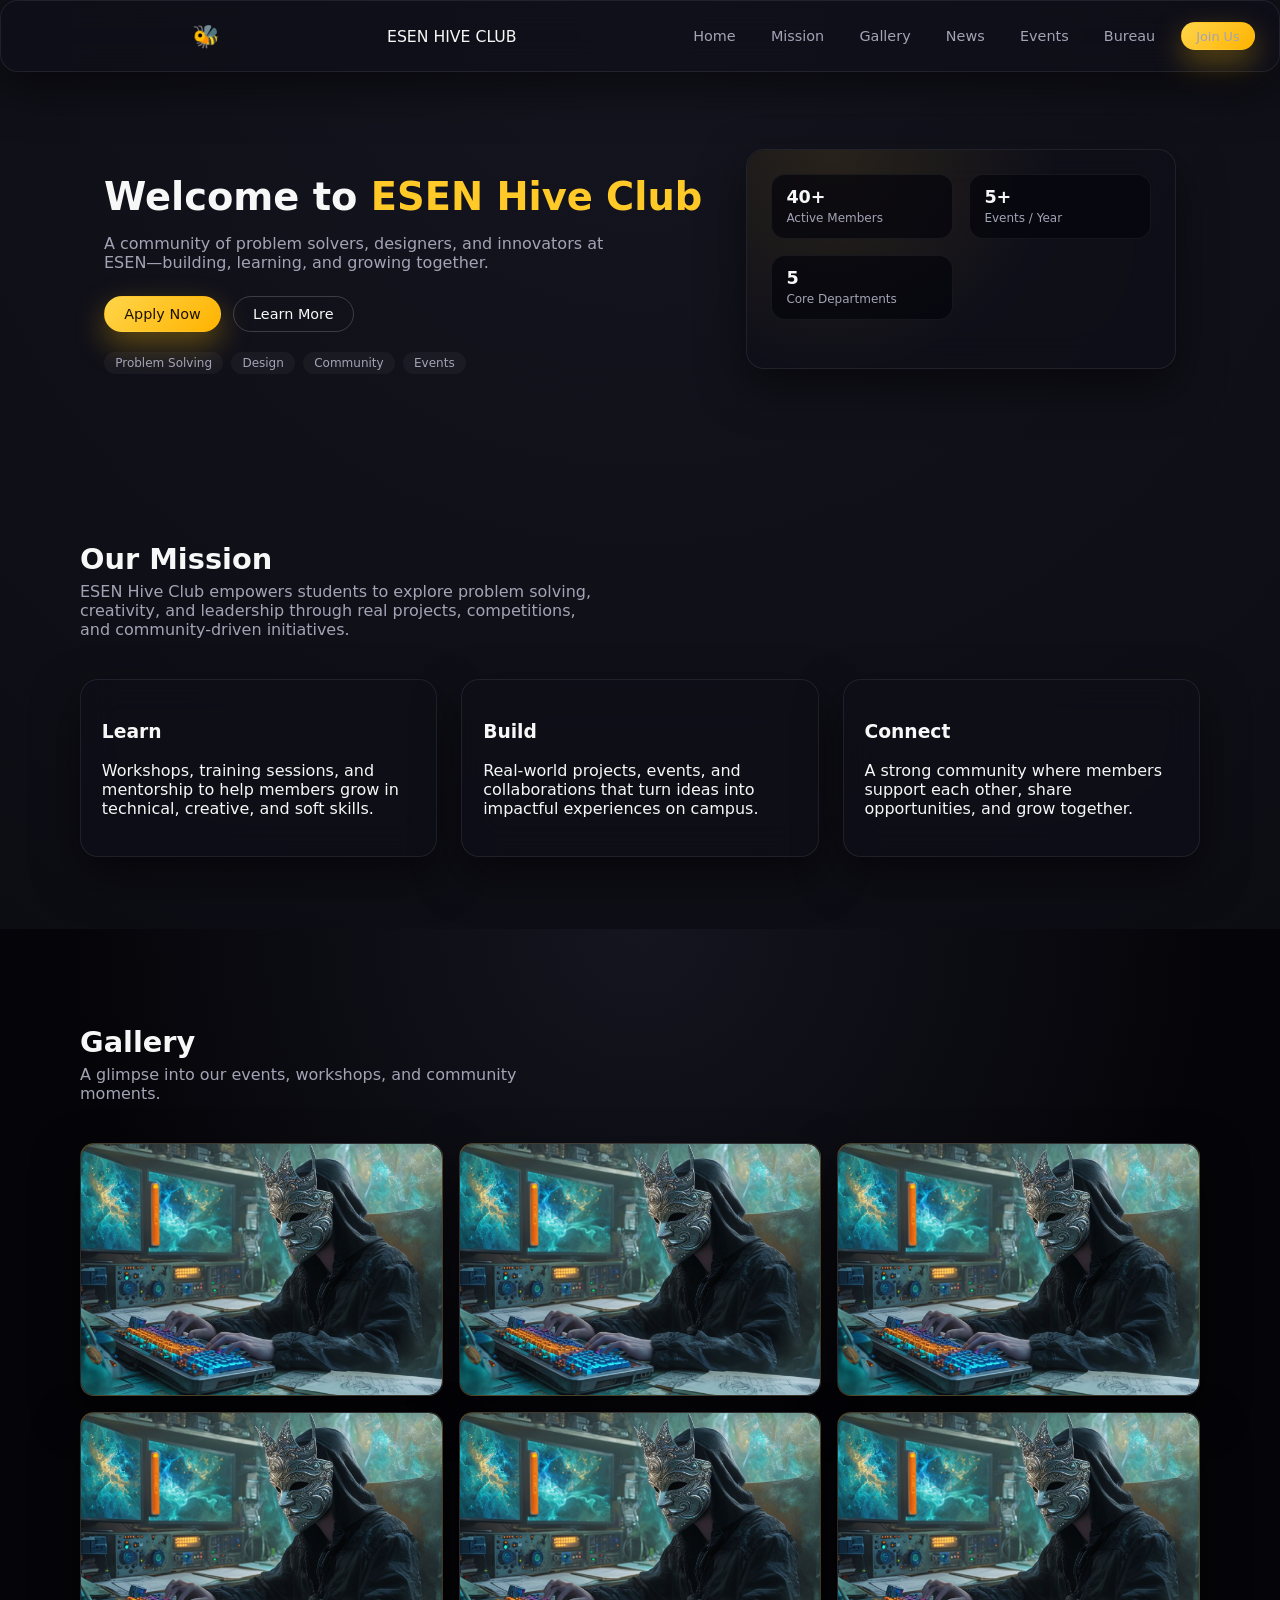
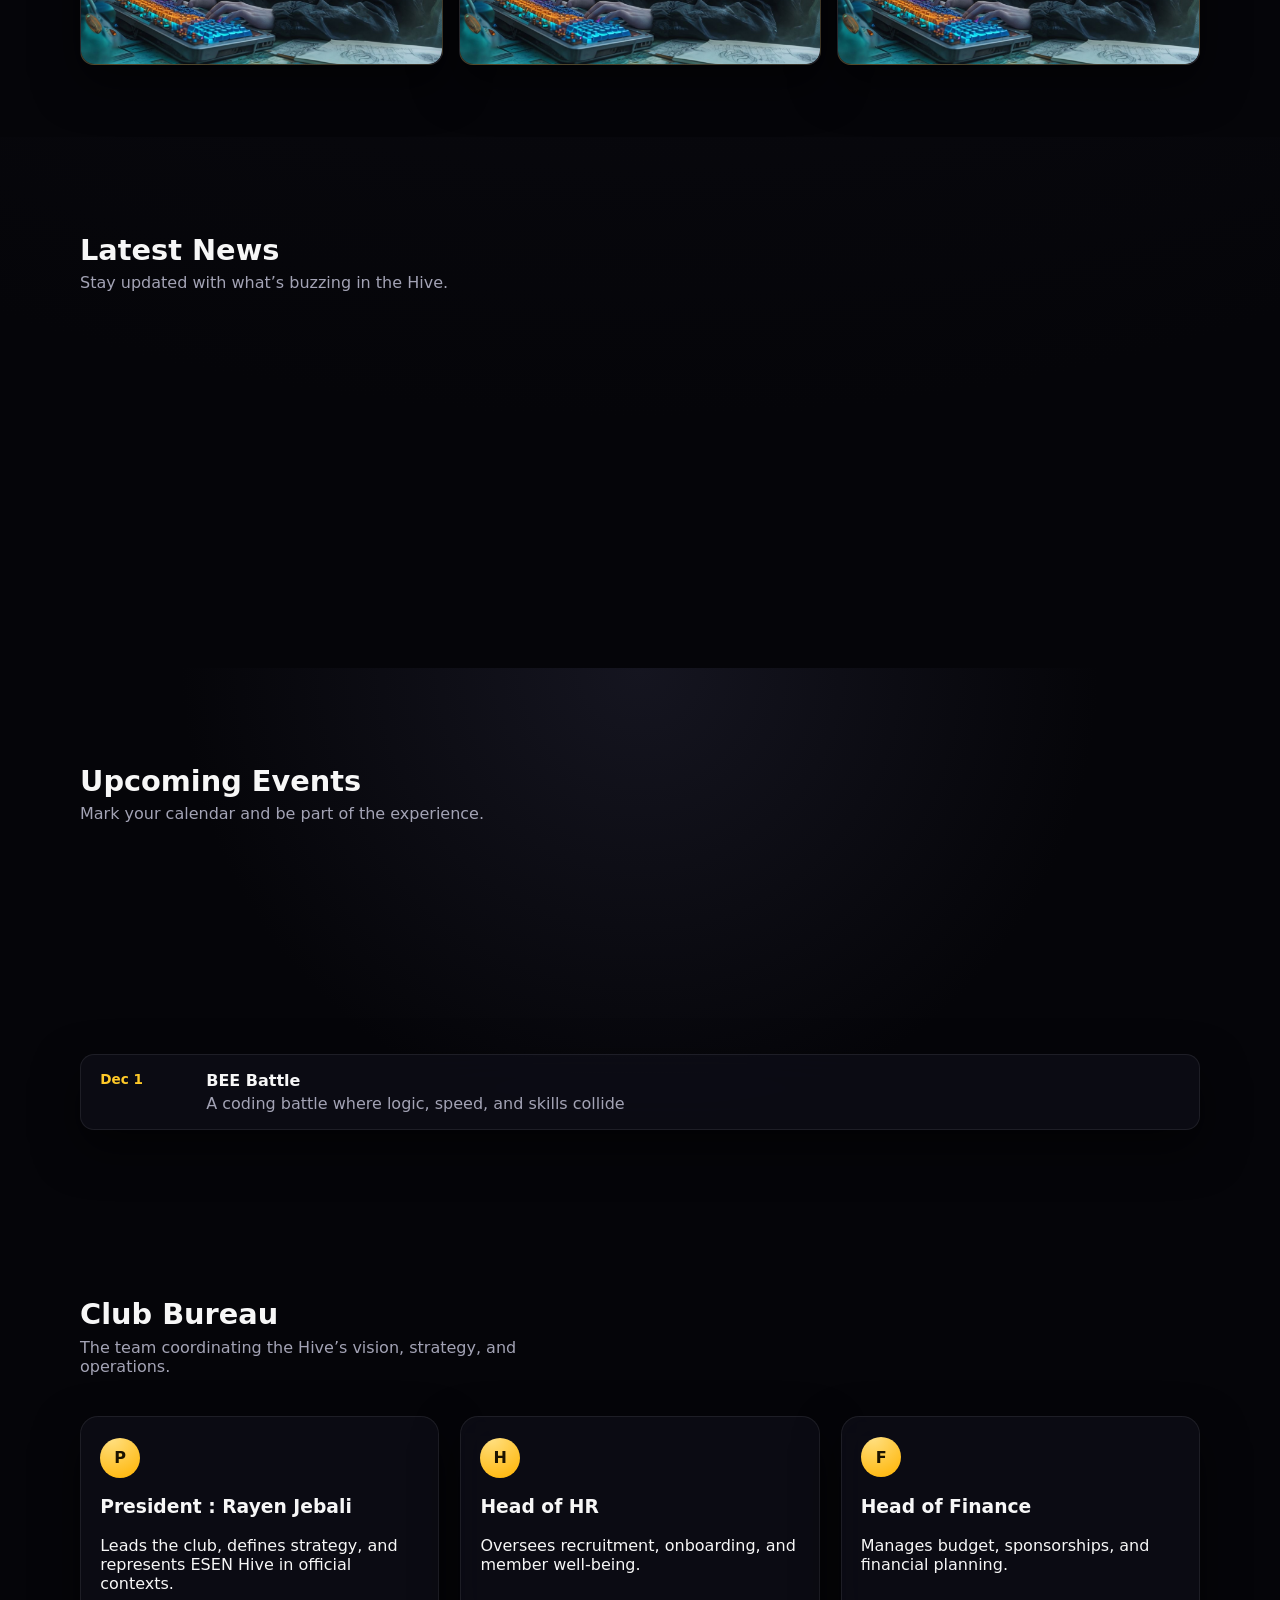
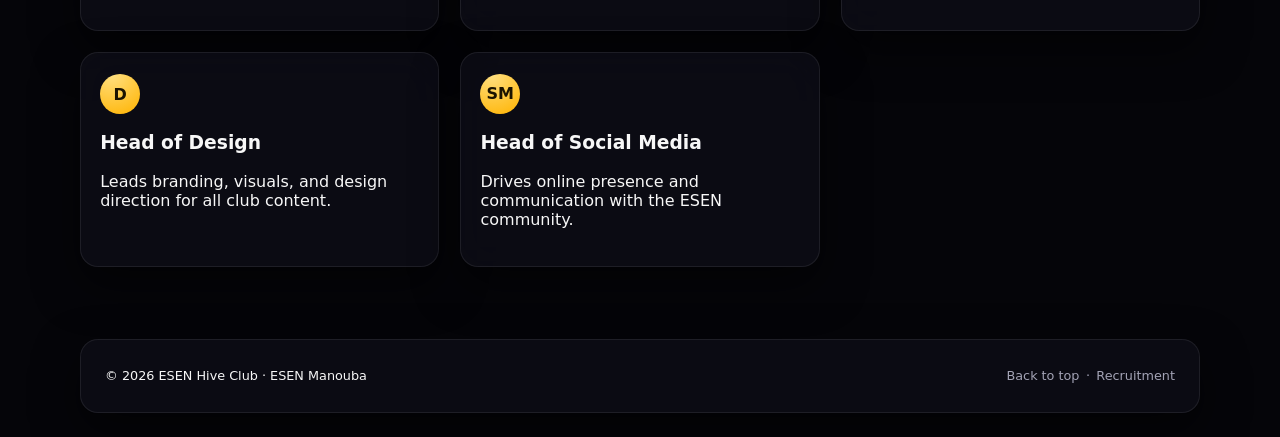
==== commit d4676066: "update" ====
--- a/index.html
+++ b/index.html
@@ -1,4 +1,3 @@
-<<<<<<< HEAD
 <!DOCTYPE html>
 <html lang="en">
 <head>
@@ -107,11 +106,11 @@
       </div>
       <div class="gallery-grid">
         <div class="gallery-item glass"><img src="1.jpeg"></div>
-        <div class="gallery-item glass"></div>
-        <div class="gallery-item glass"></div>
-        <div class="gallery-item glass"></div>
-        <div class="gallery-item glass"></div>
-        <div class="gallery-item glass"></div>
+        <div class="gallery-item glass"><img src="1.jpeg"></div>
+        <div class="gallery-item glass"><img src="1.jpeg"></div>
+        <div class="gallery-item glass"><img src="1.jpeg"></div>
+        <div class="gallery-item glass"><img src="1.jpeg"></div>
+        <div class="gallery-item glass"><img src="1.jpeg"></div>
       </div>
     </section>
 
@@ -132,19 +131,12 @@
         </article>
         <article class="card glass fade-in">
           <span class="badge">Event</span>
-          <h3>Problem Solving Bootcamp</h3>
-          <p>
-            An intensive weekend bootcamp to sharpen your analytical and competitive programming skills.
+          <h3>BEE Battle</h3>
+          <p>
+            A coding arena where logic meets speed. Challenge yourself, solve problems, and compete
+             with talented programmers in a battle of algorithms and innovation.
           </p>
           <span class="meta">Coming soon</span>
-        </article>
-        <article class="card glass fade-in">
-          <span class="badge">Highlight</span>
-          <h3>Design Sprint Showcase</h3>
-          <p>
-            Our design team presented creative solutions to real-world challenges in a fast-paced sprint.
-          </p>
-          <span class="meta">Last month</span>
         </article>
       </div>
     </section>
@@ -171,10 +163,10 @@
           </div>
         </div>
         <div class="timeline-item glass fade-in">
-          <div class="timeline-date">Dec 15</div>
+          <div class="timeline-date">Dec 1</div>
           <div class="timeline-content">
-            <h3>Design & Branding Workshop</h3>
-            <p>Hands-on session on visual identity and social media presence.</p>
+            <h3>BEE Battle</h3>
+            <p>A coding battle where logic, speed, and skills collide</p>
           </div>
         </div>
       </div>
@@ -189,13 +181,8 @@
       <div class="bureau-grid">
         <div class="bureau-card glass fade-in">
           <div class="avatar">P</div>
-          <h3>President</h3>
+          <h3>President : Rayen Jebali</h3>
           <p>Leads the club, defines strategy, and represents ESEN Hive in official contexts.</p>
-        </div>
-        <div class="bureau-card glass fade-in">
-          <div class="avatar">VP</div>
-          <h3>Vice President</h3>
-          <p>Supports the president and coordinates cross-department collaboration.</p>
         </div>
         <div class="bureau-card glass fade-in">
           <div class="avatar">H</div>
@@ -231,237 +218,4 @@
   </footer>
 </body>
 </html>
-=======
-<!DOCTYPE html>
-<html lang="en">
-<head>
-  <meta charset="UTF-8" />
-  <meta name="viewport" content="width=device-width, initial-scale=1.0" />
-  <title>ESEN Hive Club | Home</title>
-  <link rel="stylesheet" href="styles.css" />
-  <script defer src="script.js"></script>
-</head>
-<body>
-  <header class="header glass">
-    <div class="logo">
-      <span class="logo-icon">🐝</span>
-      <span class="logo-text">ESEN Hive Club</span>
-    </div>
-    <nav class="nav">
-      <ul class="nav-links">
-        <li><a href="#hero">Home</a></li>
-        <li><a href="#mission">Mission</a></li>
-        <li><a href="#gallery">Gallery</a></li>
-        <li><a href="#news">News</a></li>
-        <li><a href="#events">Events</a></li>
-        <li><a href="#bureau">Bureau</a></li>
-        <li><a href="recruitement.html" class="btn-primary small">Join Us</a></li>
-      </ul>
-      <button class="nav-toggle" aria-label="Toggle navigation">
-        <span></span><span></span><span></span>
-      </button>
-    </nav>
-  </header>
-
-  <main>
-    <!-- Hero -->
-    <section id="hero" class="hero section">
-      <div class="hero-content">
-        <h1 class="hero-title">Welcome to <span>ESEN Hive Club</span></h1>
-        <p class="hero-subtitle">
-          A community of problem solvers, designers, and innovators at ESEN—building, learning, and growing together.
-        </p>
-        <div class="hero-actions">
-          <a href="recruitement.html" class="btn-primary">Apply Now</a>
-          <a href="#mission" class="btn-secondary">Learn More</a>
-        </div>
-        <div class="hero-tags">
-          <span class="tag">Problem Solving</span>
-          <span class="tag">Design</span>
-          <span class="tag">Community</span>
-          <span class="tag">Events</span>
-        </div>
-      </div>
-      <div class="hero-visual glass">
-        <div class="hero-orbit"></div>
-        <div class="hero-stats">
-          <div class="stat">
-            <span class="stat-number">80+</span>
-            <span class="stat-label">Active Members</span>
-          </div>
-          <div class="stat">
-            <span class="stat-number">15+</span>
-            <span class="stat-label">Events / Year</span>
-          </div>
-          <div class="stat">
-            <span class="stat-number">5</span>
-            <span class="stat-label">Core Departments</span>
-          </div>
-        </div>
-      </div>
-    </section>
-
-    <!-- Mission -->
-    <section id="mission" class="section">
-      <div class="section-header">
-        <h2>Our Mission</h2>
-        <p>
-          ESEN Hive Club empowers students to explore problem solving, creativity, and leadership through real projects,
-          competitions, and community-driven initiatives.
-        </p>
-      </div>
-      <div class="grid-3">
-        <div class="card glass fade-in">
-          <h3>Learn</h3>
-          <p>
-            Workshops, training sessions, and mentorship to help members grow in technical, creative, and soft skills.
-          </p>
-        </div>
-        <div class="card glass fade-in">
-          <h3>Build</h3>
-          <p>
-            Real-world projects, events, and collaborations that turn ideas into impactful experiences on campus.
-          </p>
-        </div>
-        <div class="card glass fade-in">
-          <h3>Connect</h3>
-          <p>
-            A strong community where members support each other, share opportunities, and grow together.
-          </p>
-        </div>
-      </div>
-    </section>
-
-    <!-- Gallery -->
-    <section id="gallery" class="section alt">
-      <div class="section-header">
-        <h2>Gallery</h2>
-        <p>A glimpse into our events, workshops, and community moments.</p>
-      </div>
-      <div class="gallery-grid">
-        <div class="gallery-item glass"></div>
-        <div class="gallery-item glass"></div>
-        <div class="gallery-item glass"></div>
-        <div class="gallery-item glass"></div>
-        <div class="gallery-item glass"></div>
-        <div class="gallery-item glass"></div>
-      </div>
-    </section>
-
-    <!-- News -->
-    <section id="news" class="section">
-      <div class="section-header">
-        <h2>Latest News</h2>
-        <p>Stay updated with what’s buzzing in the Hive.</p>
-      </div>
-      <div class="grid-3">
-        <article class="card glass fade-in">
-          <span class="badge">New</span>
-          <h3>Hive Recruitment 2026</h3>
-          <p>
-            We’re opening applications for new members across all departments. Join us and shape the next chapter.
-          </p>
-          <a href="recruitment.html" class="link">View positions →</a>
-        </article>
-        <article class="card glass fade-in">
-          <span class="badge">Event</span>
-          <h3>Problem Solving Bootcamp</h3>
-          <p>
-            An intensive weekend bootcamp to sharpen your analytical and competitive programming skills.
-          </p>
-          <span class="meta">Coming soon</span>
-        </article>
-        <article class="card glass fade-in">
-          <span class="badge">Highlight</span>
-          <h3>Design Sprint Showcase</h3>
-          <p>
-            Our design team presented creative solutions to real-world challenges in a fast-paced sprint.
-          </p>
-          <span class="meta">Last month</span>
-        </article>
-      </div>
-    </section>
-
-    <!-- Events -->
-    <section id="events" class="section alt">
-      <div class="section-header">
-        <h2>Upcoming Events</h2>
-        <p>Mark your calendar and be part of the experience.</p>
-      </div>
-      <div class="timeline">
-        <div class="timeline-item glass fade-in">
-          <div class="timeline-date">Oct 10</div>
-          <div class="timeline-content">
-            <h3>Welcome to the Hive</h3>
-            <p>Intro session for new members and interested students.</p>
-          </div>
-        </div>
-        <div class="timeline-item glass fade-in">
-          <div class="timeline-date">Nov 02</div>
-          <div class="timeline-content">
-            <h3>Hive Problem Solving Night</h3>
-            <p>Team-based problem solving and friendly competition.</p>
-          </div>
-        </div>
-        <div class="timeline-item glass fade-in">
-          <div class="timeline-date">Dec 15</div>
-          <div class="timeline-content">
-            <h3>Design & Branding Workshop</h3>
-            <p>Hands-on session on visual identity and social media presence.</p>
-          </div>
-        </div>
-      </div>
-    </section>
-
-    <!-- Bureau -->
-    <section id="bureau" class="section">
-      <div class="section-header">
-        <h2>Club Bureau</h2>
-        <p>The team coordinating the Hive’s vision, strategy, and operations.</p>
-      </div>
-      <div class="bureau-grid">
-        <div class="bureau-card glass fade-in">
-          <div class="avatar">P</div>
-          <h3>President</h3>
-          <p>Leads the club, defines strategy, and represents ESEN Hive in official contexts.</p>
-        </div>
-        <div class="bureau-card glass fade-in">
-          <div class="avatar">VP</div>
-          <h3>Vice President</h3>
-          <p>Supports the president and coordinates cross-department collaboration.</p>
-        </div>
-        <div class="bureau-card glass fade-in">
-          <div class="avatar">H</div>
-          <h3>Head of HR</h3>
-          <p>Oversees recruitment, onboarding, and member well-being.</p>
-        </div>
-        <div class="bureau-card glass fade-in">
-          <div class="avatar">F</div>
-          <h3>Head of Finance</h3>
-          <p>Manages budget, sponsorships, and financial planning.</p>
-        </div>
-        <div class="bureau-card glass fade-in">
-          <div class="avatar">D</div>
-          <h3>Head of Design</h3>
-          <p>Leads branding, visuals, and design direction for all club content.</p>
-        </div>
-        <div class="bureau-card glass fade-in">
-          <div class="avatar">SM</div>
-          <h3>Head of Social Media</h3>
-          <p>Drives online presence and communication with the ESEN community.</p>
-        </div>
-      </div>
-    </section>
-  </main>
-
-  <footer class="footer glass">
-    <p>© <span id="year"></span> ESEN Hive Club · ESEN Manouba</p>
-    <p class="footer-links">
-      <a href="#hero">Back to top</a>
-      <span>·</span>
-      <a href="recruitement.html">Recruitment</a>
-    </p>
-  </footer>
-</body>
-</html>
->>>>>>> 84003be546f9f35133240a6d2de117b7585fc73f
+
--- a/styles.css
+++ b/styles.css
@@ -1,587 +1,604 @@
-:root {
-  --bg: #050509;
-  --bg-alt: #0b0b12;
-  --accent: #ffc928;
-  --accent-soft: rgba(255, 201, 40, 0.15);
-  --text: #f7f7f7;
-  --muted: #a3a3b5;
-  --glass-bg: rgba(15, 15, 25, 0.7);
-  --border: rgba(255, 255, 255, 0.08);
-  --radius-lg: 18px;
-  --radius-md: 14px;
-  --shadow-soft: 0 18px 45px rgba(0, 0, 0, 0.55);
-  --transition-fast: 0.2s ease-out;
-  --transition-med: 0.35s ease-out;
-  --nav-height: 72px;
-  --max-width: 1120px;
-  --font-main: system-ui, -apple-system, BlinkMacSystemFont, "SF Pro Text", "Segoe UI", sans-serif;
-}
-
-*,
-*::before,
-*::after {
-  box-sizing: border-box;
-}
-
-html,
-body {
-  margin: 0;
-  padding: 0;
-  font-family: var(--font-main);
-  background: radial-gradient(circle at top, #151520 0, #050509 55%);
-  color: var(--text);
-  scroll-behavior: smooth;
-}
-
-body {
-  min-height: 100vh;
-}
-
-/* Layout */
-
-.header {
-  position: sticky;
-  top: 0;
-  z-index: 50;
-  display: flex;
-  align-items: center;
-  justify-content: space-between;
-  padding: 0 1.5rem;
-  height: var(--nav-height);
-  backdrop-filter: blur(18px);
-  border-bottom: 1px solid var(--border);
-}
-
-.logo {
-  display: flex;
-  align-items: center;
-  gap: 0.5rem;
-  font-weight: 600;
-  letter-spacing: 0.03em;
-}
-
-.logo-icon {
-  font-size: 1.4rem;
-}
-
-.logo-text {
-  font-size: 0.98rem;
-  text-transform: uppercase;
-}
-
-.nav {
-  display: flex;
-  align-items: center;
-}
-
-.nav-links {
-  display: flex;
-  align-items: center;
-  gap: 1rem;
-  list-style: none;
-  margin: 0;
-  padding: 0;
-}
-
-.nav-links a {
-  color: var(--muted);
-  text-decoration: none;
-  font-size: 0.9rem;
-  padding: 0.4rem 0.6rem;
-  border-radius: 999px;
-  transition: color var(--transition-fast), background var(--transition-fast),
-    transform var(--transition-fast);
-}
-
-.nav-links a:hover {
-  color: var(--text);
-  background: rgba(255, 255, 255, 0.04);
-  transform: translateY(-1px);
-}
-
-/* Mobile nav toggle */
-
-.nav-toggle {
-  display: none;
-  flex-direction: column;
-  gap: 4px;
-  background: none;
-  border: none;
-  padding: 0.25rem;
-  cursor: pointer;
-}
-
-.nav-toggle span {
-  width: 20px;
-  height: 2px;
-  background: var(--text);
-  border-radius: 999px;
-}
-
-/* Sections */
-
-.section {
-  padding: 4.5rem 1.5rem;
-}
-
-.section.alt {
-  background: radial-gradient(circle at top, #151520 0, #050509 55%);
-}
-
-.section-header {
-  max-width: var(--max-width);
-  margin: 0 auto 2.5rem;
-  text-align: left;
-}
-
-.section-header h2 {
-  font-size: 1.8rem;
-  margin-bottom: 0.4rem;
-}
-
-.section-header p {
-  margin: 0;
-  color: var(--muted);
-  max-width: 520px;
-}
-
-/* Hero */
-
-.hero {
-  max-width: var(--max-width);
-  margin: 0 auto;
-  display: grid;
-  grid-template-columns: minmax(0, 1.4fr) minmax(0, 1fr);
-  gap: 2.5rem;
-  align-items: center;
-}
-
-.hero-title {
-  font-size: 2.4rem;
-  line-height: 1.1;
-  margin-bottom: 0.75rem;
-}
-
-.hero-title span {
-  color: var(--accent);
-}
-
-.hero-subtitle {
-  color: var(--muted);
-  max-width: 520px;
-  margin-bottom: 1.5rem;
-}
-
-.hero-actions {
-  display: flex;
-  flex-wrap: wrap;
-  gap: 0.75rem;
-  margin-bottom: 1.25rem;
-}
-
-.hero-tags {
-  display: flex;
-  flex-wrap: wrap;
-  gap: 0.5rem;
-}
-
-.tag {
-  font-size: 0.75rem;
-  padding: 0.25rem 0.7rem;
-  border-radius: 999px;
-  background: rgba(255, 255, 255, 0.04);
-  color: var(--muted);
-}
-
-.hero-visual {
-  position: relative;
-  padding: 1.5rem;
-  border-radius: var(--radius-lg);
-  min-height: 220px;
-  display: flex;
-  flex-direction: column;
-  justify-content: space-between;
-}
-
-.hero-orbit {
-  position: absolute;
-  inset: 0;
-  border-radius: inherit;
-  background: radial-gradient(circle at 20% 0, var(--accent-soft), transparent 55%);
-  opacity: 0.7;
-  pointer-events: none;
-}
-
-.hero-stats {
-  position: relative;
-  display: grid;
-  grid-template-columns: repeat(2, minmax(0, 1fr));
-  gap: 1rem;
-}
-
-.stat {
-  padding: 0.75rem 0.9rem;
-  border-radius: var(--radius-md);
-  border: 1px solid rgba(255, 255, 255, 0.06);
-  background: rgba(5, 5, 12, 0.7);
-}
-
-.stat-number {
-  display: block;
-  font-weight: 600;
-  font-size: 1.1rem;
-}
-
-.stat-label {
-  font-size: 0.75rem;
-  color: var(--muted);
-}
-
-/* Recruitment hero */
-
-.recruitment-hero .hero-visual {
-  justify-content: center;
-}
-
-.hero-note {
-  position: relative;
-  font-size: 0.9rem;
-  color: var(--muted);
-}
-
-/* Buttons */
-
-.btn-primary,
-.btn-secondary {
-  display: inline-flex;
-  align-items: center;
-  justify-content: center;
-  padding: 0.55rem 1.2rem;
-  border-radius: 999px;
-  border: 1px solid transparent;
-  font-size: 0.9rem;
-  font-weight: 500;
-  text-decoration: none;
-  cursor: pointer;
-  transition: background var(--transition-med), color var(--transition-med),
-    transform var(--transition-fast), box-shadow var(--transition-fast);
-}
-
-.btn-primary {
-  background: linear-gradient(135deg, #ffd54a, #ffb300);
-  color: #1b1300;
-  box-shadow: 0 12px 30px rgba(255, 193, 7, 0.35);
-}
-
-.btn-primary:hover {
-  transform: translateY(-1px);
-  box-shadow: 0 16px 40px rgba(255, 193, 7, 0.45);
-}
-
-.btn-secondary {
-  background: transparent;
-  color: var(--text);
-  border-color: rgba(255, 255, 255, 0.18);
-}
-
-.btn-secondary:hover {
-  background: rgba(255, 255, 255, 0.06);
-}
-
-.btn-primary.small {
-  padding: 0.35rem 0.9rem;
-  font-size: 0.8rem;
-}
-
-/* Cards & glassmorphism */
-
-.glass {
-  background: var(--glass-bg);
-  border-radius: var(--radius-lg);
-  border: 1px solid var(--border);
-  box-shadow: var(--shadow-soft);
-  backdrop-filter: blur(18px);
-}
-
-.card {
-  padding: 1.4rem 1.3rem;
-}
-
-.grid-3 {
-  max-width: var(--max-width);
-  margin: 0 auto;
-  display: grid;
-  grid-template-columns: repeat(3, minmax(0, 1fr));
-  gap: 1.5rem;
-}
-
-/* Gallery */
-
-.gallery-grid {
-  max-width: var(--max-width);
-  margin: 0 auto;
-  display: grid;
-  grid-template-columns: repeat(3, minmax(0, 1fr));
-  gap: 1rem;
-}
-
-.gallery-item {
-  border-radius: var(--radius-md);
-  min-height: 140px;
-  background-image: linear-gradient(135deg, rgba(255, 201, 40, 0.25), transparent),
-    radial-gradient(circle at bottom, rgba(255, 255, 255, 0.06), transparent);
-}
-
-/* News */
-
-.badge {
-  display: inline-block;
-  font-size: 0.7rem;
-  padding: 0.15rem 0.55rem;
-  border-radius: 999px;
-  background: rgba(255, 201, 40, 0.12);
-  color: var(--accent);
-  margin-bottom: 0.5rem;
-}
-
-.link {
-  display: inline-flex;
-  align-items: center;
-  gap: 0.25rem;
-  font-size: 0.85rem;
-  color: var(--accent);
-  text-decoration: none;
-  margin-top: 0.5rem;
-}
-
-.link:hover {
-  text-decoration: underline;
-}
-
-.meta {
-  font-size: 0.8rem;
-  color: var(--muted);
-}
-
-/* Timeline */
-
-.timeline {
-  max-width: var(--max-width);
-  margin: 0 auto;
-  display: grid;
-  gap: 1.2rem;
-}
-
-.timeline-item {
-  display: grid;
-  grid-template-columns: 90px minmax(0, 1fr);
-  gap: 1rem;
-  padding: 1rem 1.2rem;
-  border-radius: var(--radius-md);
-}
-
-.timeline-date {
-  font-size: 0.85rem;
-  font-weight: 600;
-  color: var(--accent);
-}
-
-.timeline-content h3 {
-  margin: 0 0 0.25rem;
-  font-size: 1rem;
-}
-
-.timeline-content p {
-  margin: 0;
-  color: var(--muted);
-}
-
-/* Bureau */
-
-.bureau-grid {
-  max-width: var(--max-width);
-  margin: 0 auto;
-  display: grid;
-  grid-template-columns: repeat(3, minmax(0, 1fr));
-  gap: 1.3rem;
-}
-
-.bureau-card {
-  padding: 1.3rem 1.2rem;
-  text-align: left;
-}
-
-.avatar {
-  width: 40px;
-  height: 40px;
-  border-radius: 999px;
-  background: radial-gradient(circle at 30% 0, #ffe082, #ffb300);
-  display: flex;
-  align-items: center;
-  justify-content: center;
-  font-weight: 600;
-  color: #1b1300;
-  margin-bottom: 0.7rem;
-}
-
-/* Recruitment positions */
-
-.positions-grid {
-  max-width: var(--max-width);
-  margin: 0 auto;
-  display: grid;
-  grid-template-columns: repeat(2, minmax(0, 1fr));
-  gap: 1.5rem;
-}
-
-.position-card {
-  padding: 1.5rem 1.4rem;
-}
-
-.position-card h3 {
-  margin-top: 0;
-  margin-bottom: 0.25rem;
-}
-
-.position-tagline {
-  margin-top: 0;
-  margin-bottom: 0.9rem;
-  color: var(--muted);
-  font-size: 0.9rem;
-}
-
-.position-card h4 {
-  margin: 0.9rem 0 0.3rem;
-  font-size: 0.95rem;
-}
-
-.position-card ul {
-  margin: 0;
-  padding-left: 1.1rem;
-  color: var(--muted);
-  font-size: 0.9rem;
-}
-
-/* Apply section */
-
-.apply-card {
-  max-width: 640px;
-  margin: 0 auto;
-  padding: 1.7rem 1.6rem;
-  text-align: left;
-}
-
-.apply-card p {
-  margin-top: 0;
-  margin-bottom: 1rem;
-  color: var(--muted);
-}
-
-.apply-note {
-  font-size: 0.85rem;
-}
-
-/* Footer */
-
-.footer {
-  max-width: var(--max-width);
-  margin: 0 auto 1.5rem;
-  padding: 1rem 1.5rem;
-  display: flex;
-  flex-wrap: wrap;
-  justify-content: space-between;
-  align-items: center;
-  font-size: 0.8rem;
-}
-
-.footer-links {
-  display: flex;
-  align-items: center;
-  gap: 0.4rem;
-  color: var(--muted);
-}
-
-.footer a {
-  color: var(--muted);
-  text-decoration: none;
-}
-
-.footer a:hover {
-  text-decoration: underline;
-}
-
-/* Animations */
-
-.fade-in {
-  opacity: 0;
-  transform: translateY(12px);
-  transition: opacity 0.5s ease-out, transform 0.5s ease-out;
-}
-
-.fade-in.visible {
-  opacity: 1;
-  transform: translateY(0);
-}
-
-/* Responsive */
-
-@media (max-width: 900px) {
-  .hero {
-    grid-template-columns: minmax(0, 1fr);
-  }
-
-  .hero-visual {
-    order: -1;
-  }
-
-  .grid-3,
-  .gallery-grid,
-  .bureau-grid {
-    grid-template-columns: repeat(2, minmax(0, 1fr));
-  }
-
-  .positions-grid {
-    grid-template-columns: minmax(0, 1fr);
-  }
-}
-
-@media (max-width: 720px) {
-  .header {
-    padding-inline: 1rem;
-  }
-
-  .nav-links {
-    position: fixed;
-    inset: var(--nav-height) 1rem auto 1rem;
-    flex-direction: column;
-    padding: 0.8rem;
-    border-radius: var(--radius-lg);
-    background: rgba(5, 5, 12, 0.96);
-    border: 1px solid var(--border);
-    box-shadow: var(--shadow-soft);
-    transform: translateY(-20px);
-    opacity: 0;
-    pointer-events: none;
-    transition: opacity var(--transition-med), transform var(--transition-med);
-  }
-
-  .nav-links.open {
-    opacity: 1;
-    transform: translateY(0);
-    pointer-events: auto;
-  }
-
-  .nav-toggle {
-    display: flex;
-  }
-
-  .grid-3,
-  .gallery-grid,
-  .bureau-grid {
-    grid-template-columns: minmax(0, 1fr);
-  }
-
-  .section {
-    padding-inline: 1rem;
-  }
-}
+:root {
+  --bg: #050509;
+  --bg-alt: #0b0b12;
+  --accent: #ffc928;
+  --accent-soft: rgba(255, 201, 40, 0.15);
+  --text: #f7f7f7;
+  --muted: #a3a3b5;
+  --glass-bg: rgba(15, 15, 25, 0.7);
+  --border: rgba(255, 255, 255, 0.08);
+  --radius-lg: 18px;
+  --radius-md: 14px;
+  --shadow-soft: 0 18px 45px rgba(0, 0, 0, 0.55);
+  --transition-fast: 0.2s ease-out;
+  --transition-med: 0.35s ease-out;
+  --nav-height: 72px;
+  --max-width: 1120px;
+  --font-main: system-ui, -apple-system, BlinkMacSystemFont, "SF Pro Text", "Segoe UI", sans-serif;
+}
+
+*,
+*::before,
+*::after {
+  box-sizing: border-box;
+}
+
+html,
+body {
+  margin: 0;
+  padding: 0;
+  font-family: var(--font-main);
+  background: radial-gradient(circle at top, #151520 0, #050509 55%);
+  color: var(--text);
+  scroll-behavior: smooth;
+}
+
+body {
+  min-height: 100vh;
+}
+
+/* Layout */
+
+.header {
+  position: sticky;
+  top: 0;
+  z-index: 50;
+  display: flex;
+  align-items: center;
+  justify-content: space-between;
+  padding: 0 1.5rem;
+  height: var(--nav-height);
+  backdrop-filter: blur(18px);
+  border-bottom: 1px solid var(--border);
+}
+
+.logo {
+  display: flex;
+  align-items: center;
+  gap: 0.5rem;
+  font-weight: 600;
+  letter-spacing: 0.03em;
+}
+
+.logo-icon {
+  font-size: 1.4rem;
+}
+
+.logo-text {
+  font-size: 0.98rem;
+  text-transform: uppercase;
+}
+
+.nav {
+  display: flex;
+  align-items: center;
+}
+
+.nav-links {
+  display: flex;
+  align-items: center;
+  gap: 1rem;
+  list-style: none;
+  margin: 0;
+  padding: 0;
+}
+
+.nav-links a {
+  color: var(--muted);
+  text-decoration: none;
+  font-size: 0.9rem;
+  padding: 0.4rem 0.6rem;
+  border-radius: 999px;
+  transition: color var(--transition-fast), background var(--transition-fast),
+    transform var(--transition-fast);
+}
+
+.nav-links a:hover {
+  color: var(--text);
+  background: rgba(255, 255, 255, 0.04);
+  transform: translateY(-1px);
+}
+
+/* Mobile nav toggle */
+
+.nav-toggle {
+  display: none;
+  flex-direction: column;
+  gap: 4px;
+  background: none;
+  border: none;
+  padding: 0.25rem;
+  cursor: pointer;
+}
+
+.nav-toggle span {
+  width: 20px;
+  height: 2px;
+  background: var(--text);
+  border-radius: 999px;
+}
+
+/* Sections */
+
+.section {
+  padding: 4.5rem 1.5rem;
+}
+
+.section.alt {
+  background: radial-gradient(circle at top, #151520 0, #050509 55%);
+}
+
+.section-header {
+  max-width: var(--max-width);
+  margin: 0 auto 2.5rem;
+  text-align: left;
+}
+
+.section-header h2 {
+  font-size: 1.8rem;
+  margin-bottom: 0.4rem;
+}
+
+.section-header p {
+  margin: 0;
+  color: var(--muted);
+  max-width: 520px;
+}
+
+/* Hero */
+
+.hero {
+  max-width: var(--max-width);
+  margin: 0 auto;
+  display: grid;
+  grid-template-columns: minmax(0, 1.4fr) minmax(0, 1fr);
+  gap: 2.5rem;
+  align-items: center;
+}
+
+.hero-title {
+  font-size: 2.4rem;
+  line-height: 1.1;
+  margin-bottom: 0.75rem;
+}
+
+.hero-title span {
+  color: var(--accent);
+}
+
+.hero-subtitle {
+  color: var(--muted);
+  max-width: 520px;
+  margin-bottom: 1.5rem;
+}
+
+.hero-actions {
+  display: flex;
+  flex-wrap: wrap;
+  gap: 0.75rem;
+  margin-bottom: 1.25rem;
+}
+
+.hero-tags {
+  display: flex;
+  flex-wrap: wrap;
+  gap: 0.5rem;
+}
+
+.tag {
+  font-size: 0.75rem;
+  padding: 0.25rem 0.7rem;
+  border-radius: 999px;
+  background: rgba(255, 255, 255, 0.04);
+  color: var(--muted);
+}
+
+.hero-visual {
+  position: relative;
+  padding: 1.5rem;
+  border-radius: var(--radius-lg);
+  min-height: 220px;
+  display: flex;
+  flex-direction: column;
+  justify-content: space-between;
+}
+
+.hero-orbit {
+  position: absolute;
+  inset: 0;
+  border-radius: inherit;
+  background: radial-gradient(circle at 20% 0, var(--accent-soft), transparent 55%);
+  opacity: 0.7;
+  pointer-events: none;
+}
+
+.hero-stats {
+  position: relative;
+  display: grid;
+  grid-template-columns: repeat(2, minmax(0, 1fr));
+  gap: 1rem;
+}
+
+.stat {
+  padding: 0.75rem 0.9rem;
+  border-radius: var(--radius-md);
+  border: 1px solid rgba(255, 255, 255, 0.06);
+  background: rgba(5, 5, 12, 0.7);
+}
+
+.stat-number {
+  display: block;
+  font-weight: 600;
+  font-size: 1.1rem;
+}
+
+.stat-label {
+  font-size: 0.75rem;
+  color: var(--muted);
+}
+
+/* Recruitment hero */
+
+.recruitment-hero .hero-visual {
+  justify-content: center;
+}
+
+.hero-note {
+  position: relative;
+  font-size: 0.9rem;
+  color: var(--muted);
+}
+
+/* Buttons */
+
+.btn-primary,
+.btn-secondary {
+  display: inline-flex;
+  align-items: center;
+  justify-content: center;
+  padding: 0.55rem 1.2rem;
+  border-radius: 999px;
+  border: 1px solid transparent;
+  font-size: 0.9rem;
+  font-weight: 500;
+  text-decoration: none;
+  cursor: pointer;
+  transition: background var(--transition-med), color var(--transition-med),
+    transform var(--transition-fast), box-shadow var(--transition-fast);
+}
+
+.btn-primary {
+  background: linear-gradient(135deg, #ffd54a, #ffb300);
+  color: #1b1300;
+  box-shadow: 0 12px 30px rgba(255, 193, 7, 0.35);
+}
+
+.btn-primary:hover {
+  transform: translateY(-1px);
+  box-shadow: 0 16px 40px rgba(255, 193, 7, 0.45);
+}
+
+.btn-secondary {
+  background: transparent;
+  color: var(--text);
+  border-color: rgba(255, 255, 255, 0.18);
+}
+
+.btn-secondary:hover {
+  background: rgba(255, 255, 255, 0.06);
+}
+
+.btn-primary.small {
+  padding: 0.35rem 0.9rem;
+  font-size: 0.8rem;
+}
+
+/* Cards & glassmorphism */
+
+.glass {
+  background: var(--glass-bg);
+  border-radius: var(--radius-lg);
+  border: 1px solid var(--border);
+  box-shadow: var(--shadow-soft);
+  backdrop-filter: blur(18px);
+}
+
+.card {
+  padding: 1.4rem 1.3rem;
+}
+
+.grid-3 {
+  max-width: var(--max-width);
+  margin: 0 auto;
+  display: grid;
+  grid-template-columns: repeat(3, minmax(0, 1fr));
+  gap: 1.5rem;
+}
+
+/* Gallery */
+
+.gallery-grid {
+  max-width: var(--max-width);
+  margin: 0 auto;
+  display: grid;
+  grid-template-columns: repeat(3, minmax(0, 1fr));
+  gap: 1rem;
+}
+
+.gallery-item {
+  border-radius: var(--radius-md);
+  min-height: 140px;
+  background-image: linear-gradient(135deg, rgba(255, 201, 40, 0.25), transparent),
+    radial-gradient(circle at bottom, rgba(255, 255, 255, 0.06), transparent);
+}
+
+/* News */
+
+.badge {
+  display: inline-block;
+  font-size: 0.7rem;
+  padding: 0.15rem 0.55rem;
+  border-radius: 999px;
+  background: rgba(255, 201, 40, 0.12);
+  color: var(--accent);
+  margin-bottom: 0.5rem;
+}
+
+.link {
+  display: inline-flex;
+  align-items: center;
+  gap: 0.25rem;
+  font-size: 0.85rem;
+  color: var(--accent);
+  text-decoration: none;
+  margin-top: 0.5rem;
+}
+
+.link:hover {
+  text-decoration: underline;
+}
+
+.meta {
+  font-size: 0.8rem;
+  color: var(--muted);
+}
+
+/* Timeline */
+
+.timeline {
+  max-width: var(--max-width);
+  margin: 0 auto;
+  display: grid;
+  gap: 1.2rem;
+}
+
+.timeline-item {
+  display: grid;
+  grid-template-columns: 90px minmax(0, 1fr);
+  gap: 1rem;
+  padding: 1rem 1.2rem;
+  border-radius: var(--radius-md);
+}
+
+.timeline-date {
+  font-size: 0.85rem;
+  font-weight: 600;
+  color: var(--accent);
+}
+
+.timeline-content h3 {
+  margin: 0 0 0.25rem;
+  font-size: 1rem;
+}
+
+.timeline-content p {
+  margin: 0;
+  color: var(--muted);
+}
+
+/* Bureau */
+
+.bureau-grid {
+  max-width: var(--max-width);
+  margin: 0 auto;
+  display: grid;
+  grid-template-columns: repeat(3, minmax(0, 1fr));
+  gap: 1.3rem;
+}
+
+.bureau-card {
+  padding: 1.3rem 1.2rem;
+  text-align: left;
+}
+
+.avatar {
+  width: 40px;
+  height: 40px;
+  border-radius: 999px;
+  background: radial-gradient(circle at 30% 0, #ffe082, #ffb300);
+  display: flex;
+  align-items: center;
+  justify-content: center;
+  font-weight: 600;
+  color: #1b1300;
+  margin-bottom: 0.7rem;
+}
+
+/* Recruitment positions */
+
+.positions-grid {
+  max-width: var(--max-width);
+  margin: 0 auto;
+  display: grid;
+  grid-template-columns: repeat(2, minmax(0, 1fr));
+  gap: 1.5rem;
+}
+
+.position-card {
+  padding: 1.5rem 1.4rem;
+}
+
+.position-card h3 {
+  margin-top: 0;
+  margin-bottom: 0.25rem;
+}
+
+.position-tagline {
+  margin-top: 0;
+  margin-bottom: 0.9rem;
+  color: var(--muted);
+  font-size: 0.9rem;
+}
+
+.position-card h4 {
+  margin: 0.9rem 0 0.3rem;
+  font-size: 0.95rem;
+}
+
+.position-card ul {
+  margin: 0;
+  padding-left: 1.1rem;
+  color: var(--muted);
+  font-size: 0.9rem;
+}
+
+/* Apply section */
+
+.apply-card {
+  max-width: 640px;
+  margin: 0 auto;
+  padding: 1.7rem 1.6rem;
+  text-align: left;
+}
+
+.apply-card p {
+  margin-top: 0;
+  margin-bottom: 1rem;
+  color: var(--muted);
+}
+
+.apply-note {
+  font-size: 0.85rem;
+}
+
+/* Footer */
+
+.footer {
+  max-width: var(--max-width);
+  margin: 0 auto 1.5rem;
+  padding: 1rem 1.5rem;
+  display: flex;
+  flex-wrap: wrap;
+  justify-content: space-between;
+  align-items: center;
+  font-size: 0.8rem;
+}
+
+.footer-links {
+  display: flex;
+  align-items: center;
+  gap: 0.4rem;
+  color: var(--muted);
+}
+
+.footer a {
+  color: var(--muted);
+  text-decoration: none;
+}
+
+.footer a:hover {
+  text-decoration: underline;
+}
+
+/* Animations */
+
+.fade-in {
+  opacity: 0;
+  transform: translateY(12px);
+  transition: opacity 0.5s ease-out, transform 0.5s ease-out;
+}
+
+.fade-in.visible {
+  opacity: 1;
+  transform: translateY(0);
+}
+
+/* Responsive */
+
+@media (max-width: 900px) {
+  .hero {
+    grid-template-columns: minmax(0, 1fr);
+  }
+
+  .hero-visual {
+    order: -1;
+  }
+
+  .grid-3,
+  .gallery-grid,
+  .bureau-grid {
+    grid-template-columns: repeat(2, minmax(0, 1fr));
+  }
+
+  .positions-grid {
+    grid-template-columns: minmax(0, 1fr);
+  }
+}
+
+@media (max-width: 720px) {
+  .header {
+    padding-inline: 1rem;
+  }
+
+  .nav-links {
+    position: fixed;
+    inset: var(--nav-height) 1rem auto 1rem;
+    flex-direction: column;
+    padding: 0.8rem;
+    border-radius: var(--radius-lg);
+    background: rgba(5, 5, 12, 0.96);
+    border: 1px solid var(--border);
+    box-shadow: var(--shadow-soft);
+    transform: translateY(-20px);
+    opacity: 0;
+    pointer-events: none;
+    transition: opacity var(--transition-med), transform var(--transition-med);
+  }
+
+  .nav-links.open {
+    opacity: 1;
+    transform: translateY(0);
+    pointer-events: auto;
+  }
+
+  .nav-toggle {
+    display: flex;
+  }
+
+  .grid-3,
+  .gallery-grid,
+  .bureau-grid {
+    grid-template-columns: minmax(0, 1fr);
+  }
+
+  .section {
+    padding-inline: 1rem;
+  }
+}
+.gallery-item {
+  overflow: hidden;
+  border-radius: var(--radius-md);
+  position: relative;
+}
+
+.gallery-item img {
+  width: 100%;
+  height: 100%;
+  object-fit: cover;
+  transition: transform .4s ease;
+  border-radius: inherit;
+}
+
+.gallery-item:hover img {
+  transform: scale(1.08);
+}
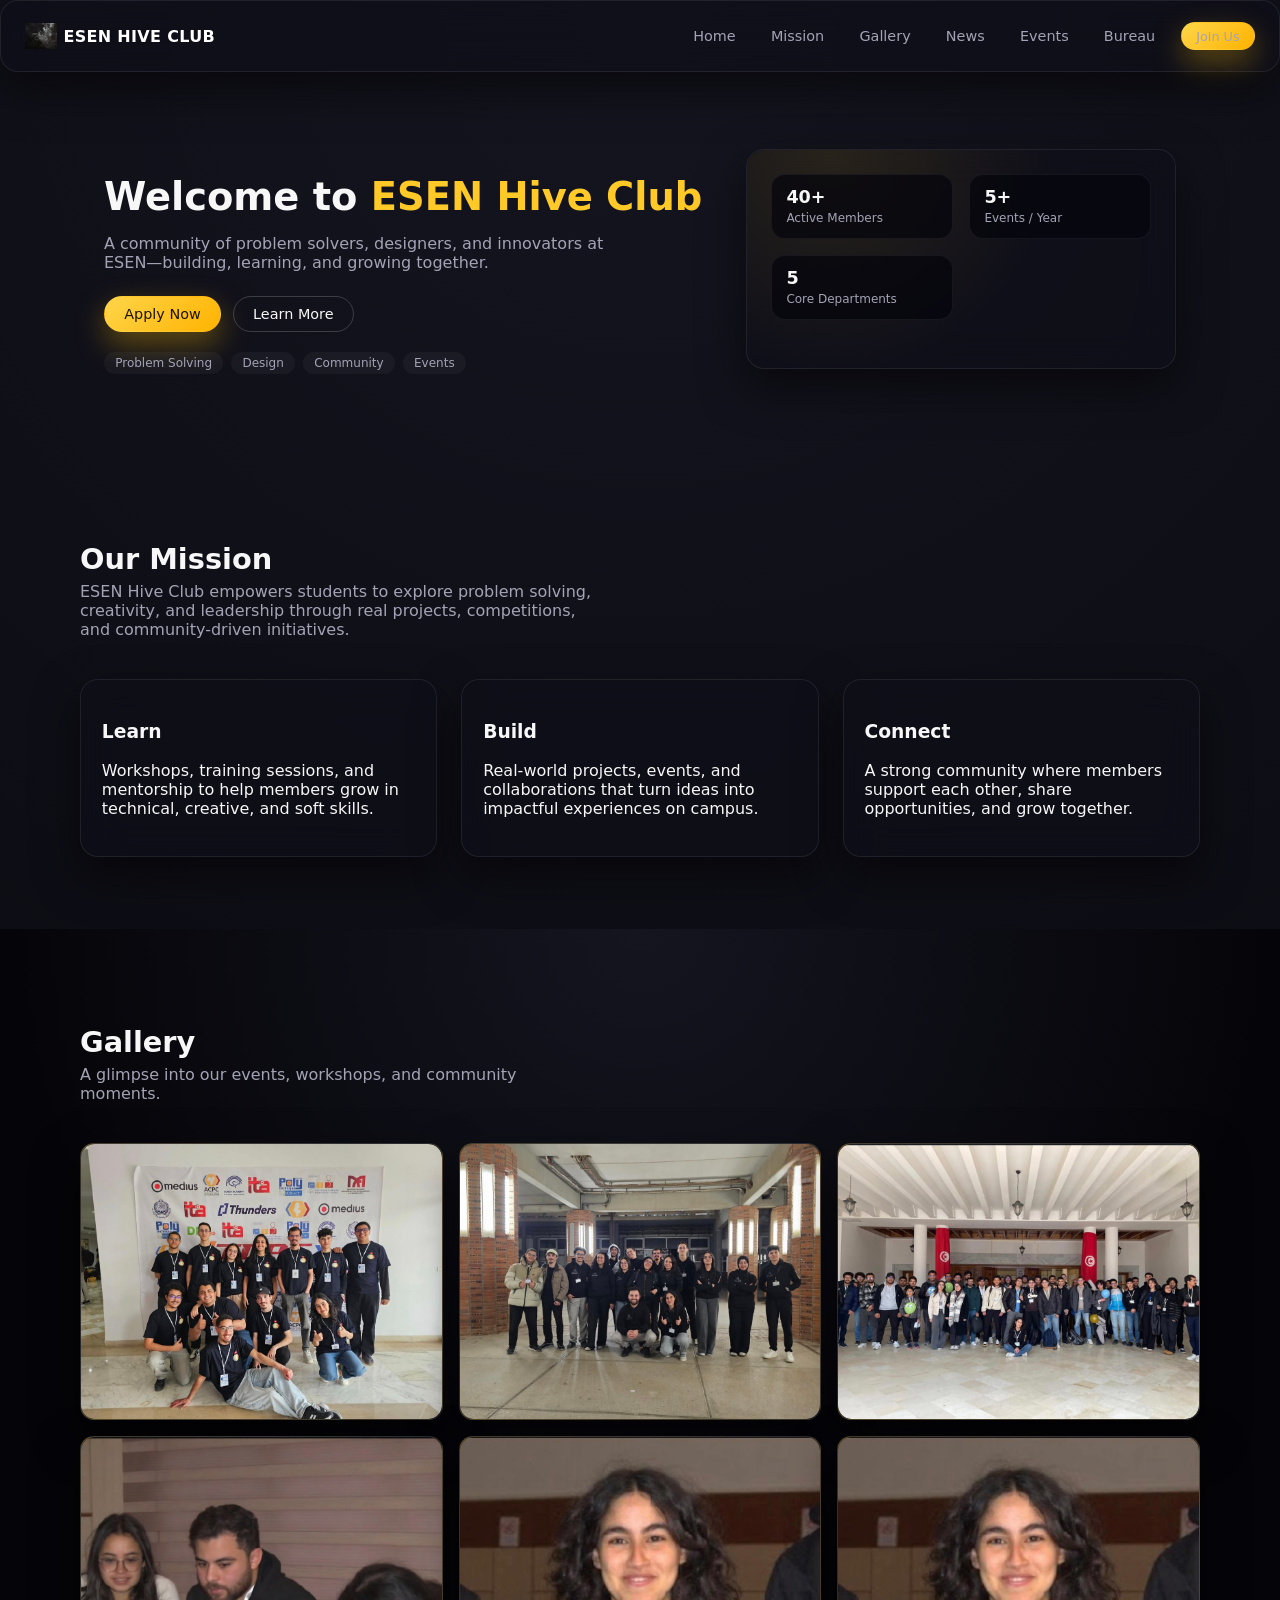
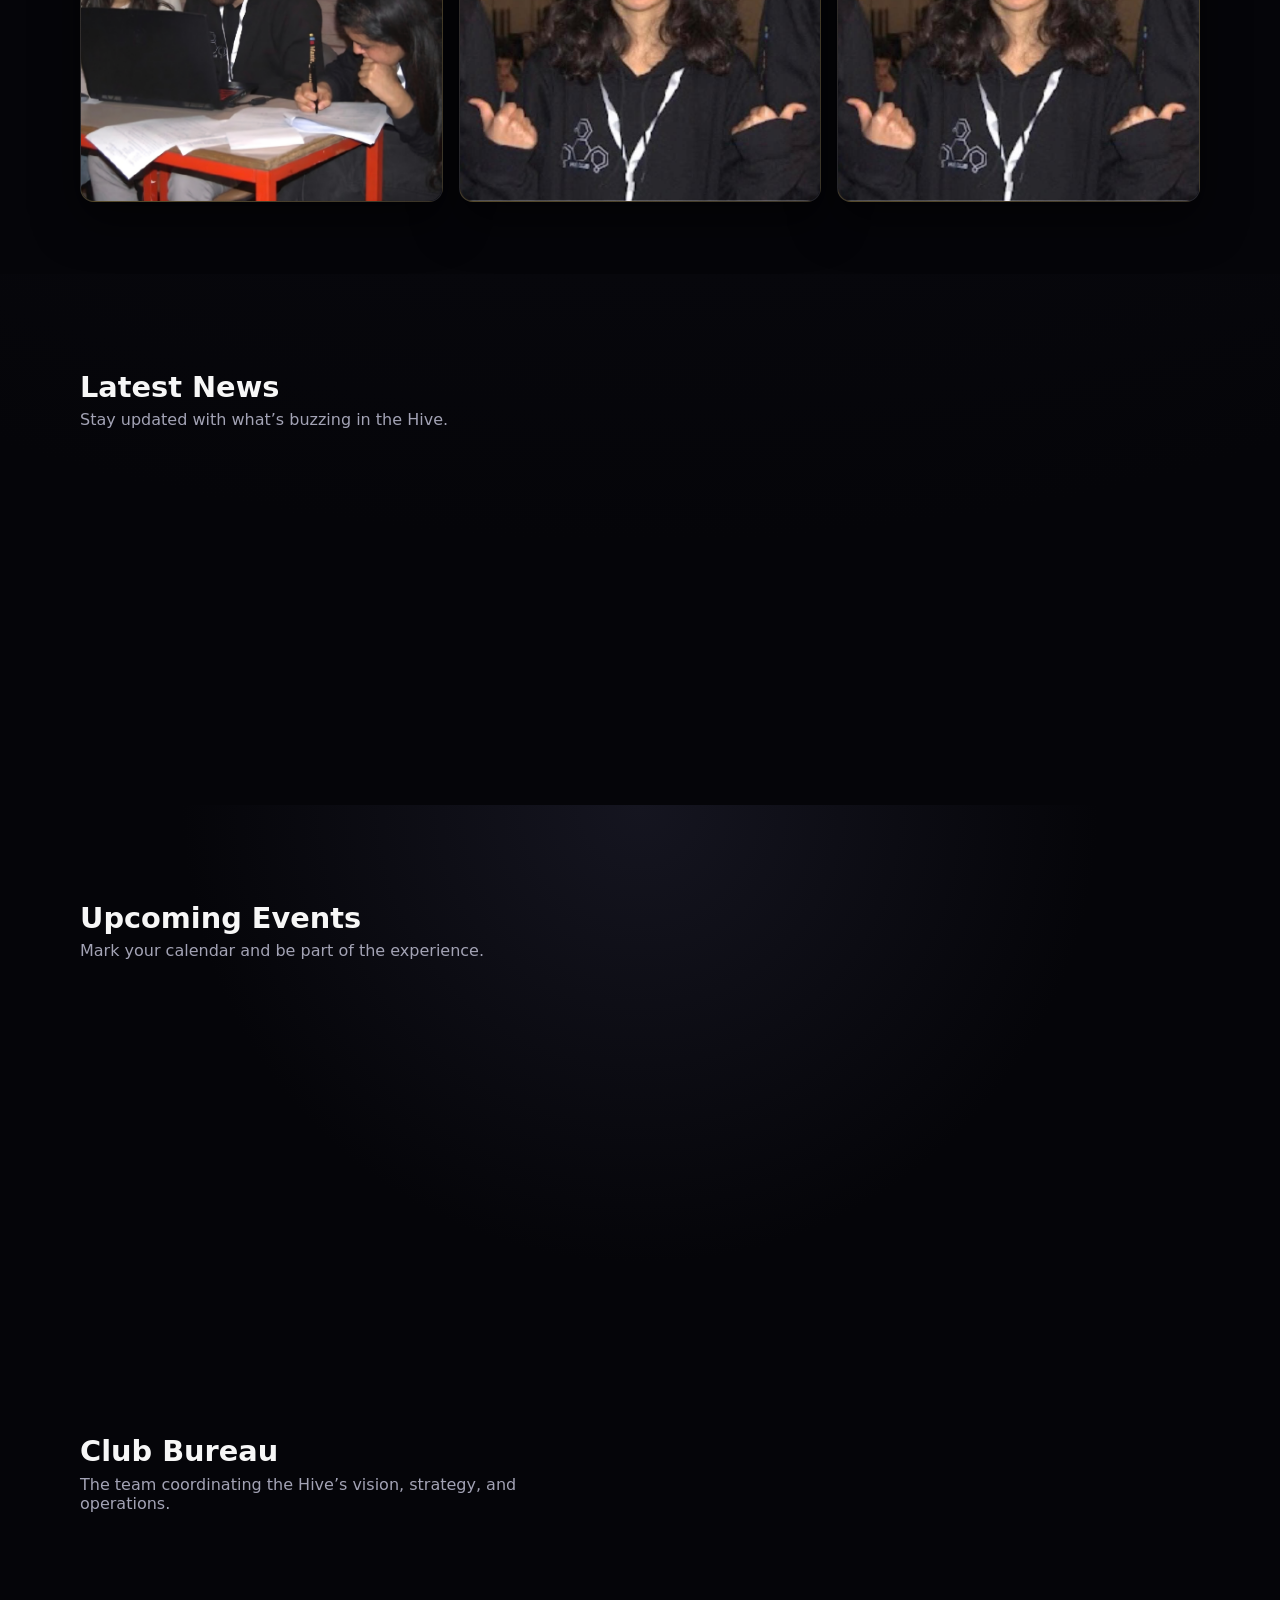
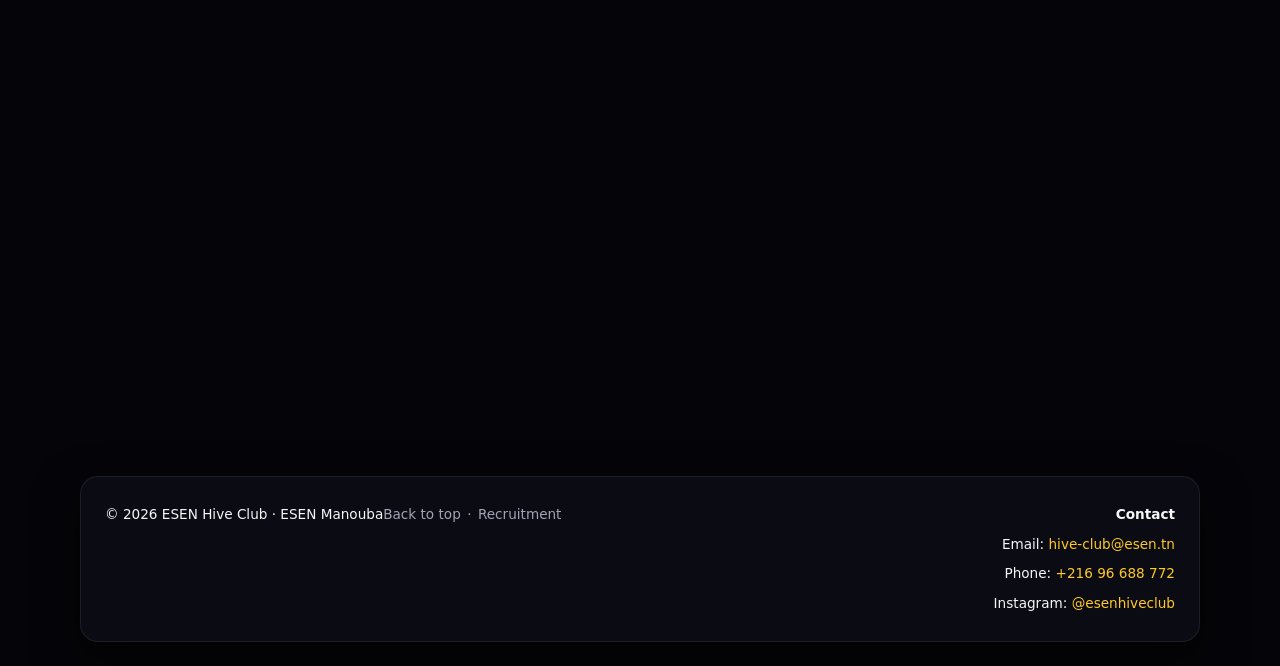
==== commit 8623c2b5: "update" ====
--- a/index.html
+++ b/index.html
@@ -9,10 +9,11 @@
 </head>
 <body>
   <header class="header glass">
-    <div class="logo"></div>
-      <span class="logo-icon">🐝</span>
-      <span class="logo-text">ESEN Hive Club</span>
-    </div>
+ <div class="logo">
+  <img src="2.jpg" alt="ESEN Hive Club Logo" class="logo-icon">
+  <span class="logo-text">ESEN HIVE CLUB</span>
+</div>
+
     <nav class="nav">
       <ul class="nav-links">
         <li><a href="#hero">Home</a></li>
@@ -105,12 +106,12 @@
         <p>A glimpse into our events, workshops, and community moments.</p>
       </div>
       <div class="gallery-grid">
-        <div class="gallery-item glass"><img src="1.jpeg"></div>
-        <div class="gallery-item glass"><img src="1.jpeg"></div>
-        <div class="gallery-item glass"><img src="1.jpeg"></div>
-        <div class="gallery-item glass"><img src="1.jpeg"></div>
-        <div class="gallery-item glass"><img src="1.jpeg"></div>
-        <div class="gallery-item glass"><img src="1.jpeg"></div>
+        <div class="gallery-item glass"><img src="tcpc.jpg"></div>
+        <div class="gallery-item glass"><img src="winter.jpg"></div>
+        <div class="gallery-item glass"><img src="4.jpg"></div>
+        <div class="gallery-item glass"><img src="5.jpg"></div>
+        <div class="gallery-item glass"><img src="3.jpg"></div>
+        <div class="gallery-item glass"><img src="3.jpg"></div>
       </div>
     </section>
 
@@ -215,6 +216,12 @@
       <span>·</span>
       <a href="recruitement.html">Recruitment</a>
     </p>
+      <div class="footer-contact">
+    <p><strong>Contact</strong></p>
+    <p>Email: <a href="hive-club@esen.tn">hive-club@esen.tn</a></p>
+    <p>Phone: <a href="tel:+21696688772">+216 96 688 772</a></p>
+    <p>Instagram: <a href="https://www.instagram.com/hive_club_esen?igsh=MTZuZHlxeDU4em9nMg==" target="_blank">@esenhiveclub</a></p>
+  </div>
   </footer>
 </body>
 </html>
--- a/styles.css
+++ b/styles.css
@@ -55,19 +55,23 @@
 .logo {
   display: flex;
   align-items: center;
-  gap: 0.5rem;
+  gap: 0.3rem; /* adjust spacing between logo and text */
+}
+
+.logo-icon {
+  width: 32px; /* adjust size to fit your design */
+  height: 32px;
+  object-fit: contain;
+  margin-right: 0.1rem; /* optional fine-tuning */
+}
+
+.logo-text {
+  font-size: 1rem;
   font-weight: 600;
-  letter-spacing: 0.03em;
-}
-
-.logo-icon {
-  font-size: 1.4rem;
-}
-
-.logo-text {
-  font-size: 0.98rem;
-  text-transform: uppercase;
-}
+  letter-spacing: 0.02em;
+  color: #fff;
+}
+
 
 .nav {
   display: flex;
@@ -602,3 +606,46 @@
 .gallery-item:hover img {
   transform: scale(1.08);
 }
+.footer {
+  max-width: var(--max-width);
+  margin: 0 auto 1.5rem;
+  padding: 1rem 1.5rem;
+  display: flex;
+  flex-wrap: wrap;
+  justify-content: space-between;
+  align-items: flex-start;
+  font-size: 0.85rem;
+}
+
+.footer-left {
+  flex: 1;
+  min-width: 220px;
+}
+
+.footer-contact {
+  flex: 1;
+  min-width: 220px;
+  text-align: right;
+}
+
+.footer-contact a {
+  color: var(--accent);
+  text-decoration: none;
+}
+
+.footer-contact a:hover {
+  text-decoration: underline;
+}
+
+@media (max-width: 720px) {
+  .footer {
+    flex-direction: column;
+    text-align: center;
+    gap: 1rem;
+  }
+
+  .footer-contact {
+    text-align: center;
+  }
+}
+
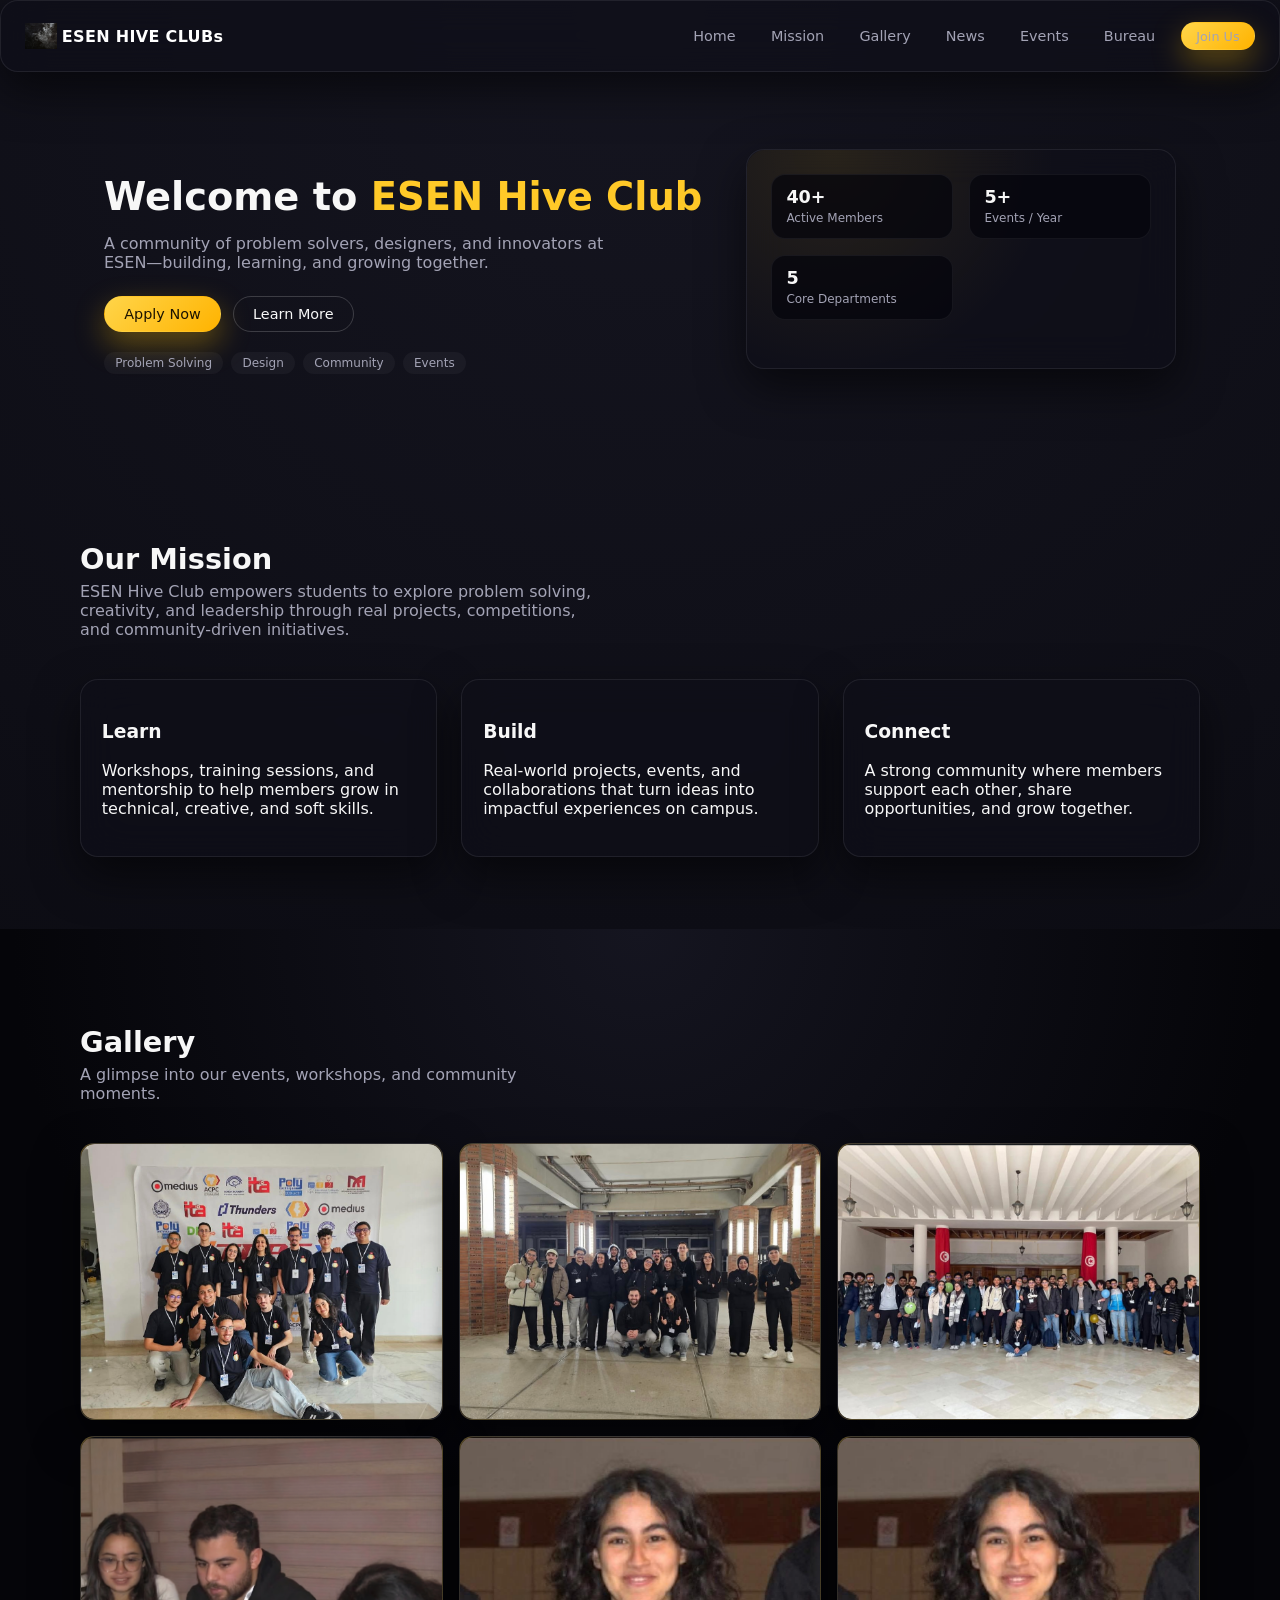
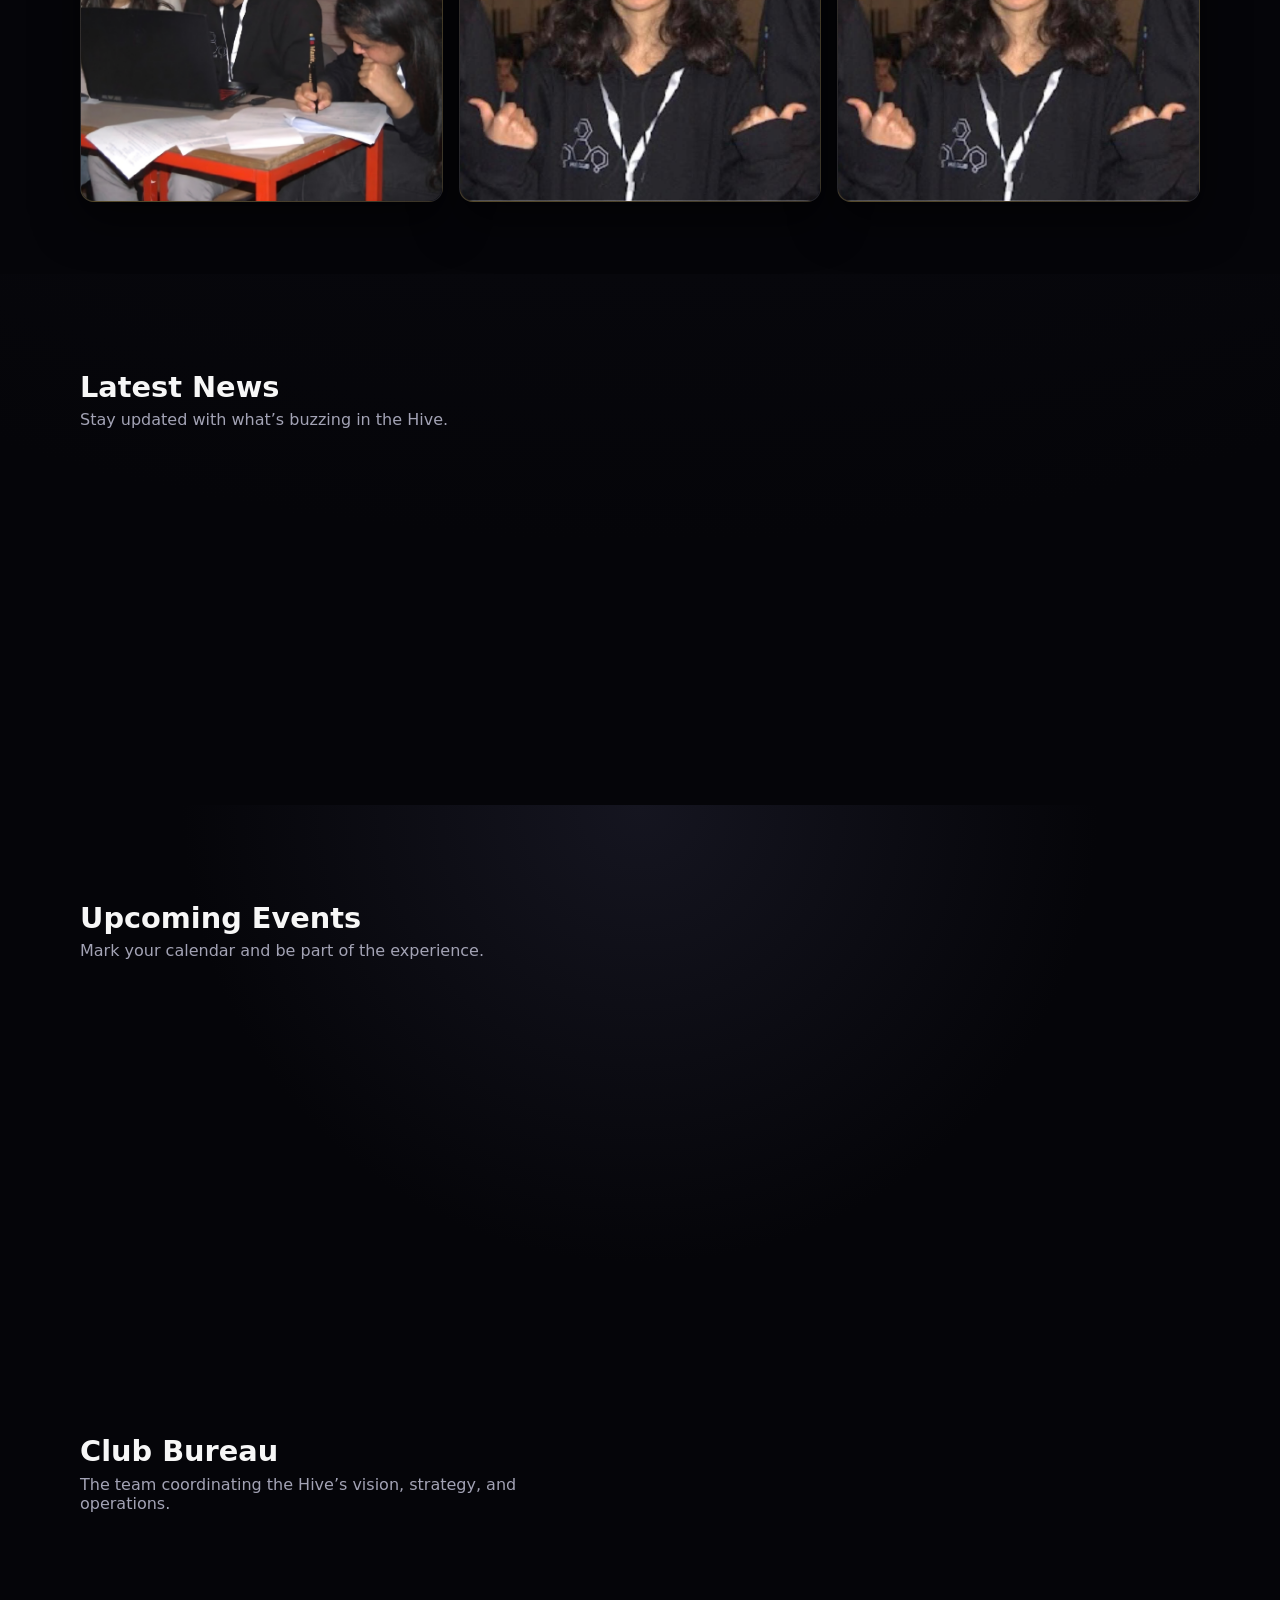
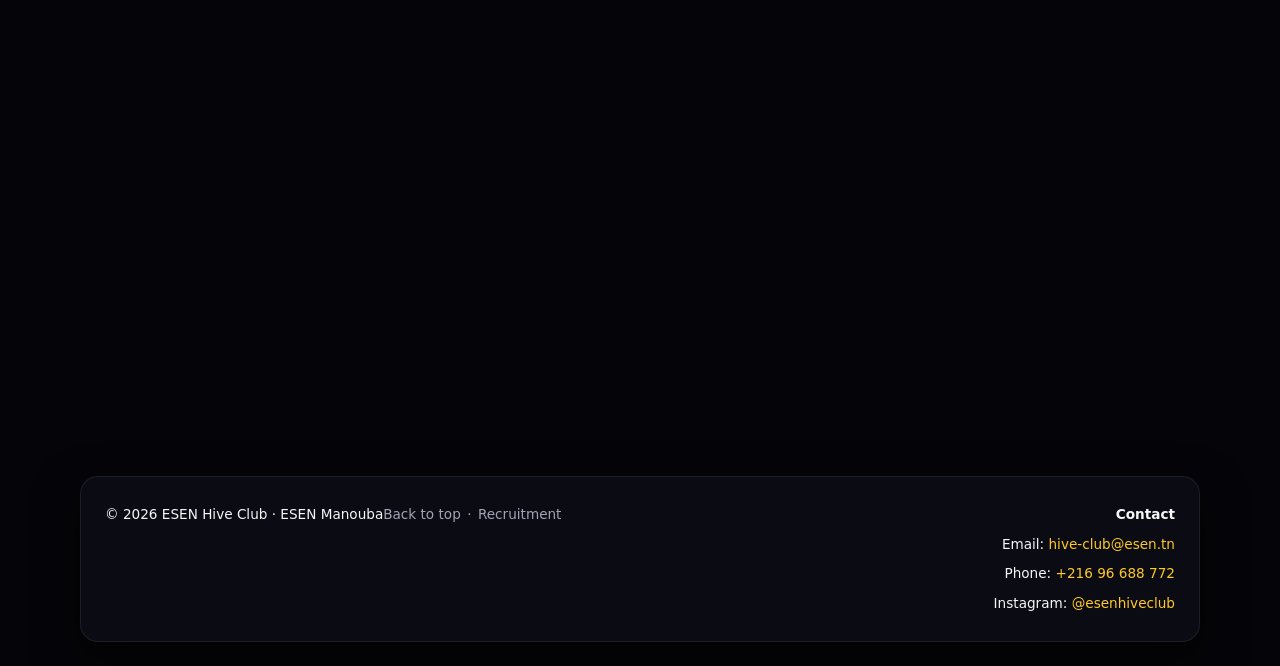
==== commit 58161733: "try" ====
--- a/index.html
+++ b/index.html
@@ -11,7 +11,7 @@
   <header class="header glass">
  <div class="logo">
   <img src="2.jpg" alt="ESEN Hive Club Logo" class="logo-icon">
-  <span class="logo-text">ESEN HIVE CLUB</span>
+  <span class="logo-text">ESEN HIVE CLUBs</span>
 </div>
 
     <nav class="nav">
--- a/styles.css
+++ b/styles.css
@@ -59,11 +59,11 @@
 }
 
 .logo-icon {
-  width: 32px; /* adjust size to fit your design */
+  width: 32px;
   height: 32px;
   object-fit: contain;
-  margin-right: 0.1rem; /* optional fine-tuning */
-}
+}
+
 
 .logo-text {
   font-size: 1rem;
@@ -649,3 +649,9 @@
   }
 }
 
+@media (max-width: 720px) {
+  .logo-icon {
+    width: 26px;
+    height: 26px;
+  }
+}
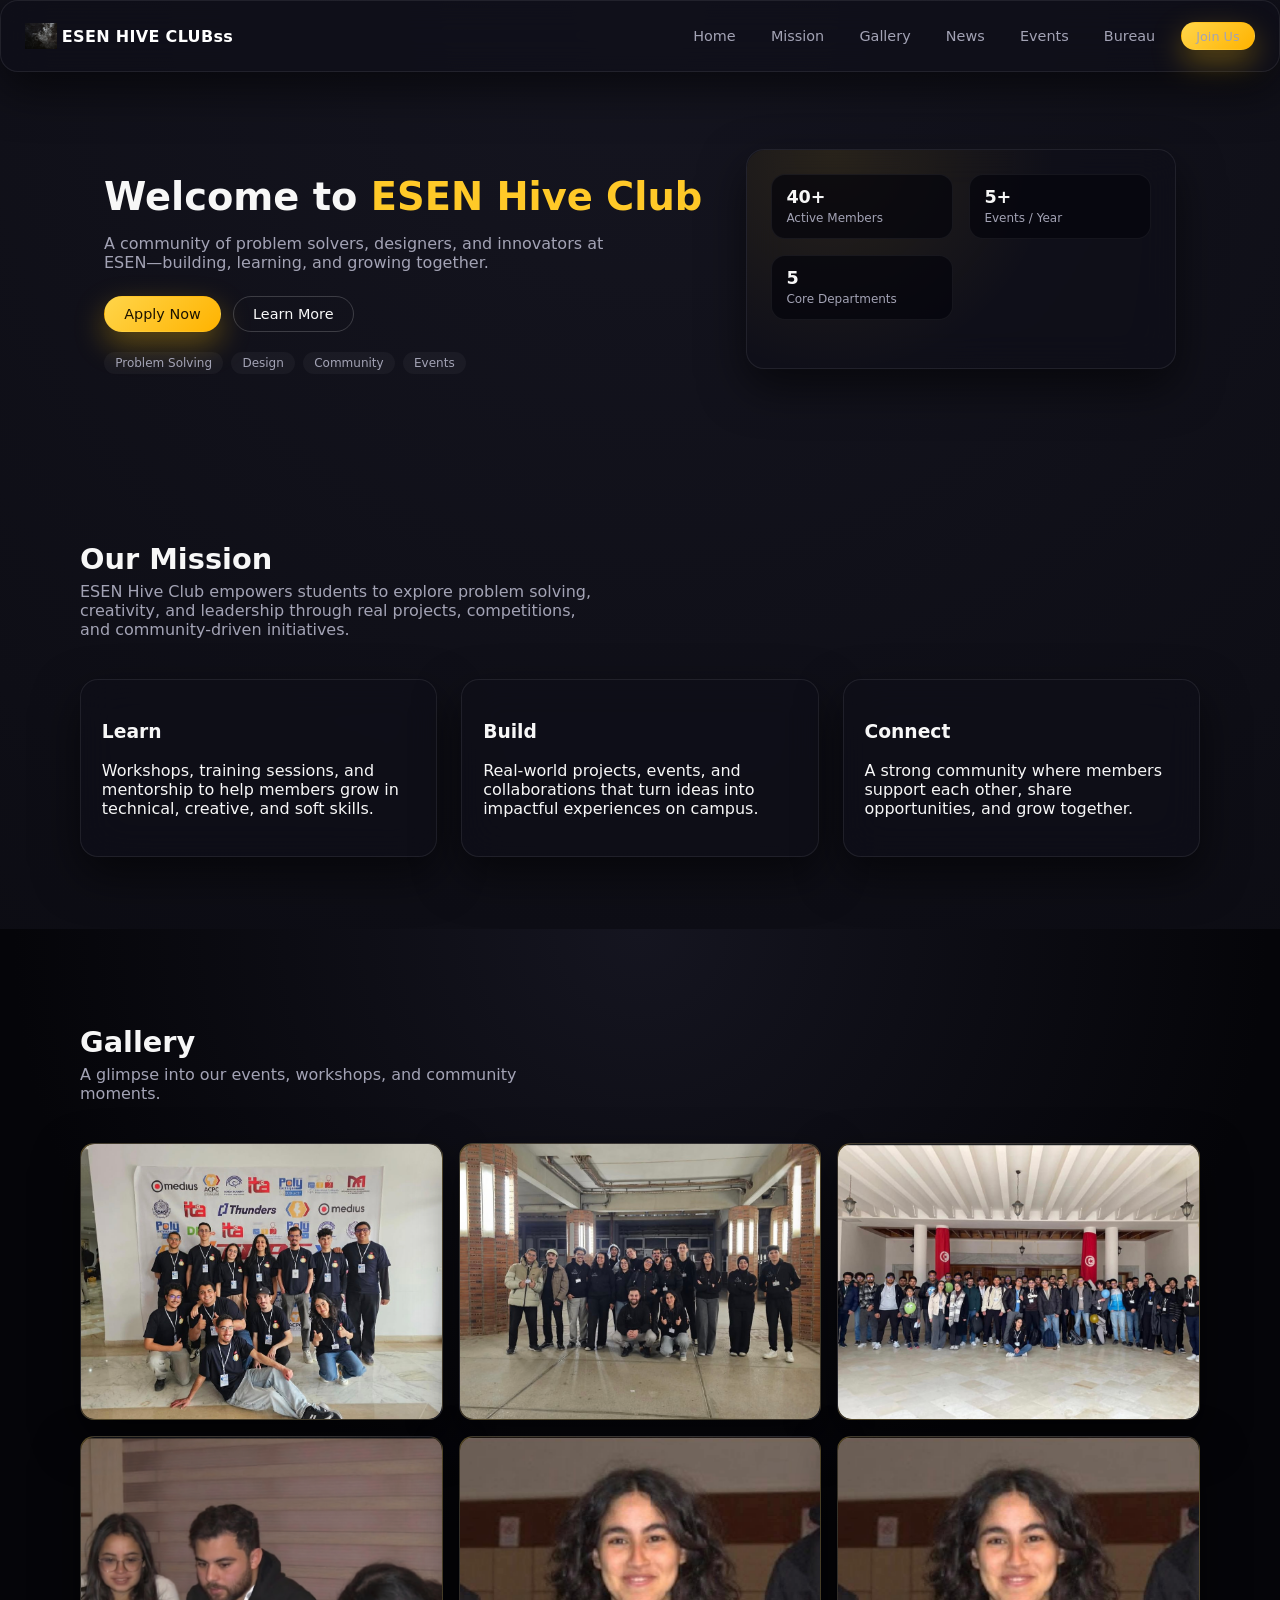
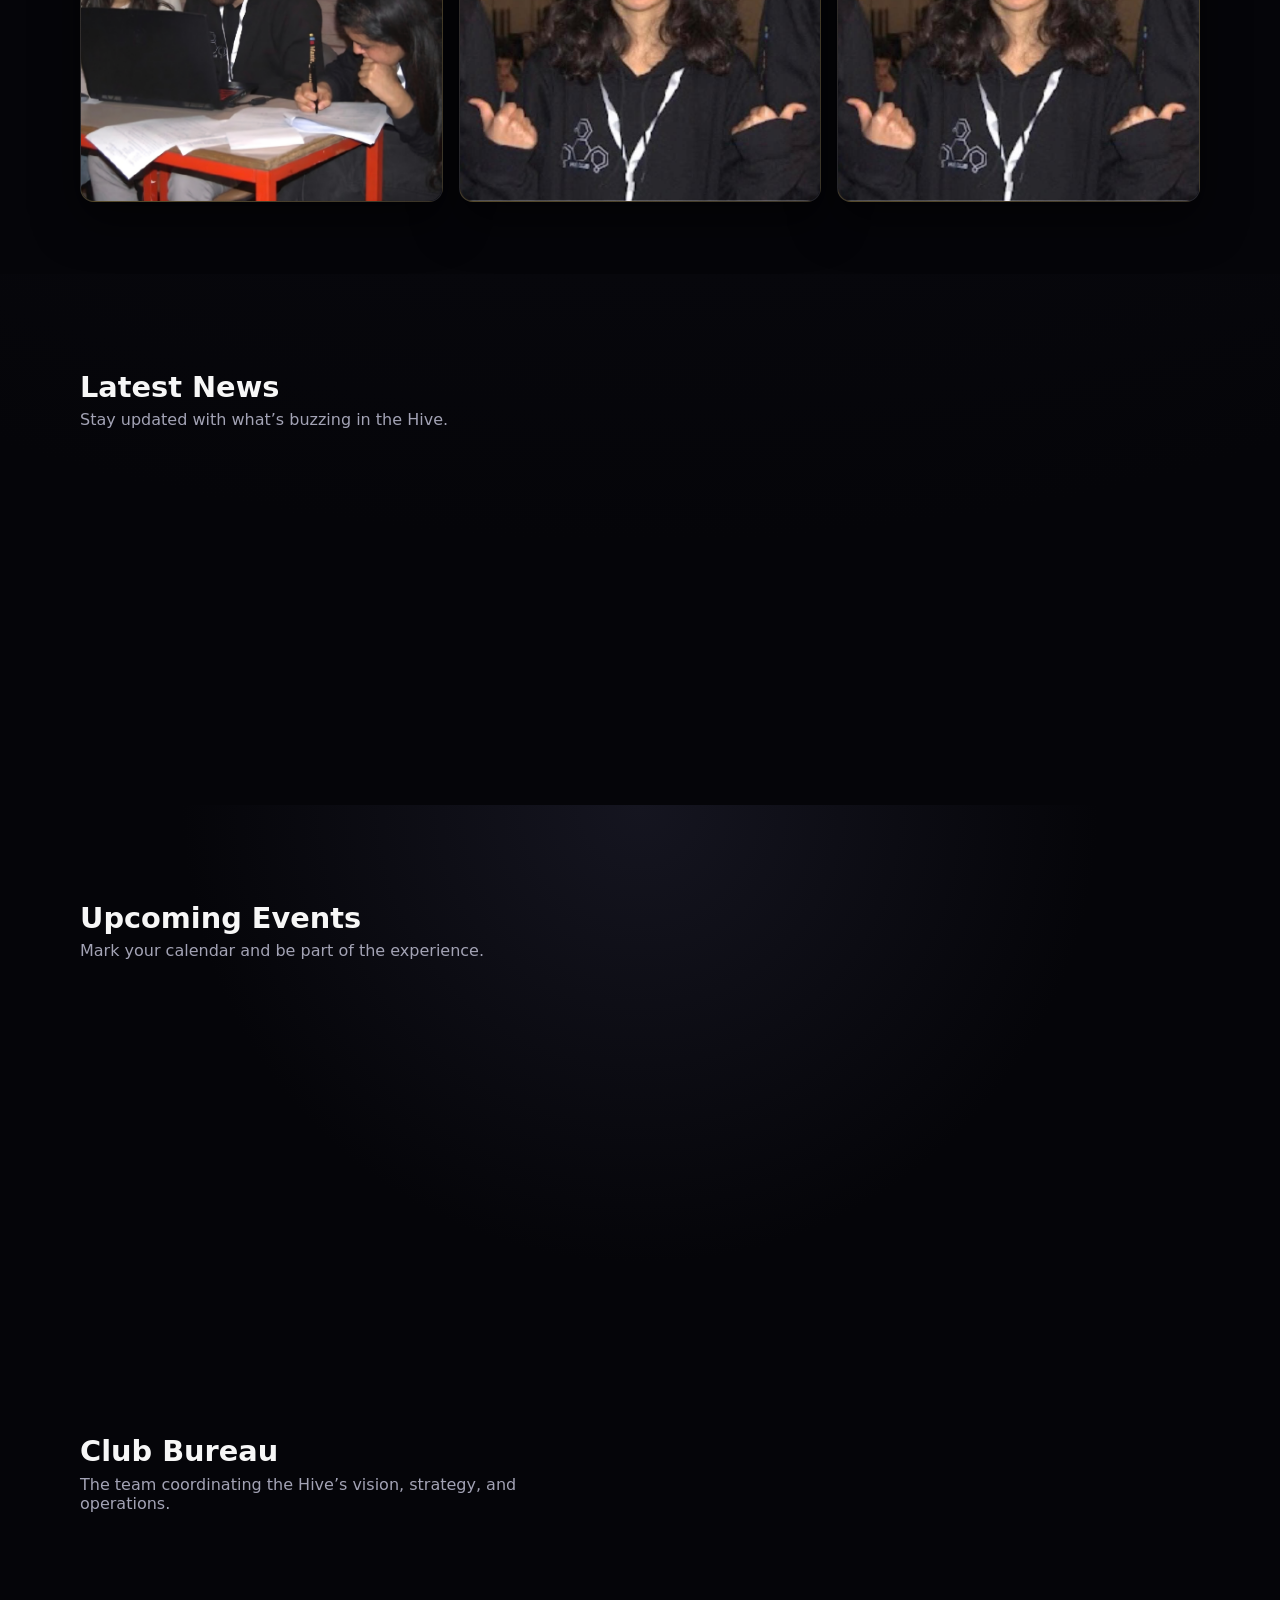
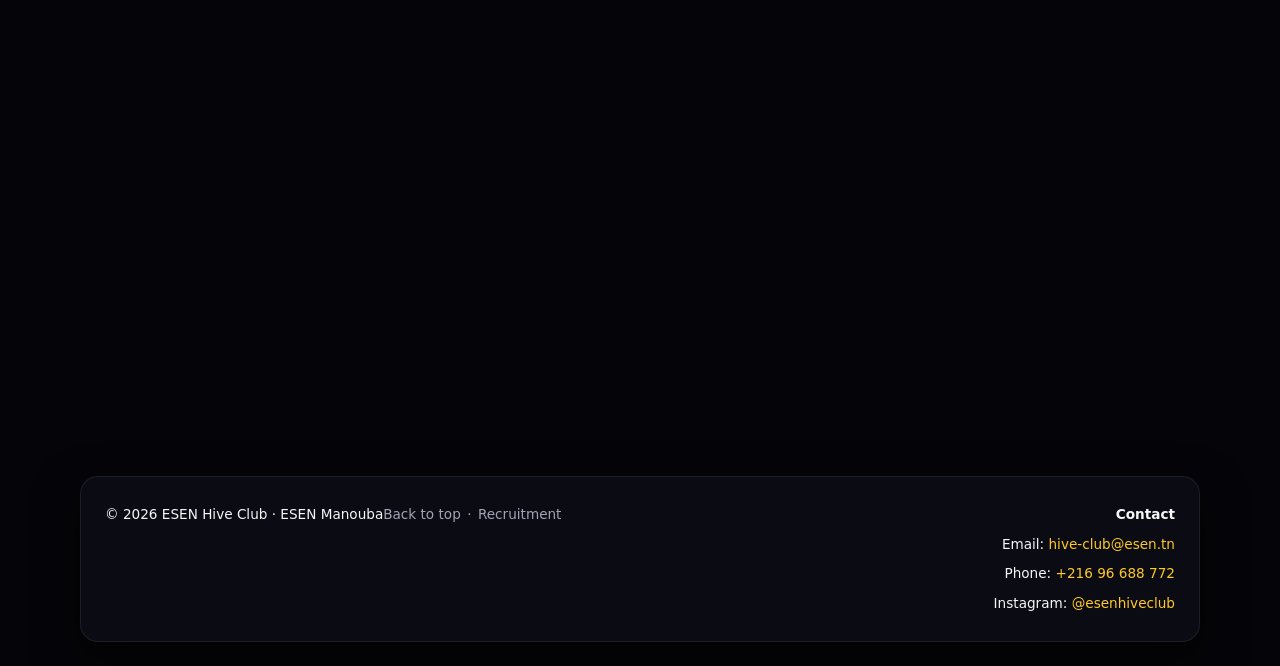
==== commit aff87bc9: "update" ====
--- a/index.html
+++ b/index.html
@@ -11,7 +11,7 @@
   <header class="header glass">
  <div class="logo">
   <img src="2.jpg" alt="ESEN Hive Club Logo" class="logo-icon">
-  <span class="logo-text">ESEN HIVE CLUBs</span>
+  <span class="logo-text">ESEN HIVE CLUBss</span>
 </div>
 
     <nav class="nav">
--- a/styles.css
+++ b/styles.css
@@ -651,7 +651,7 @@
 
 @media (max-width: 720px) {
   .logo-icon {
-    width: 26px;
-    height: 26px;
-  }
-}
+    width: 15px;
+    height: 15px;
+  }
+}
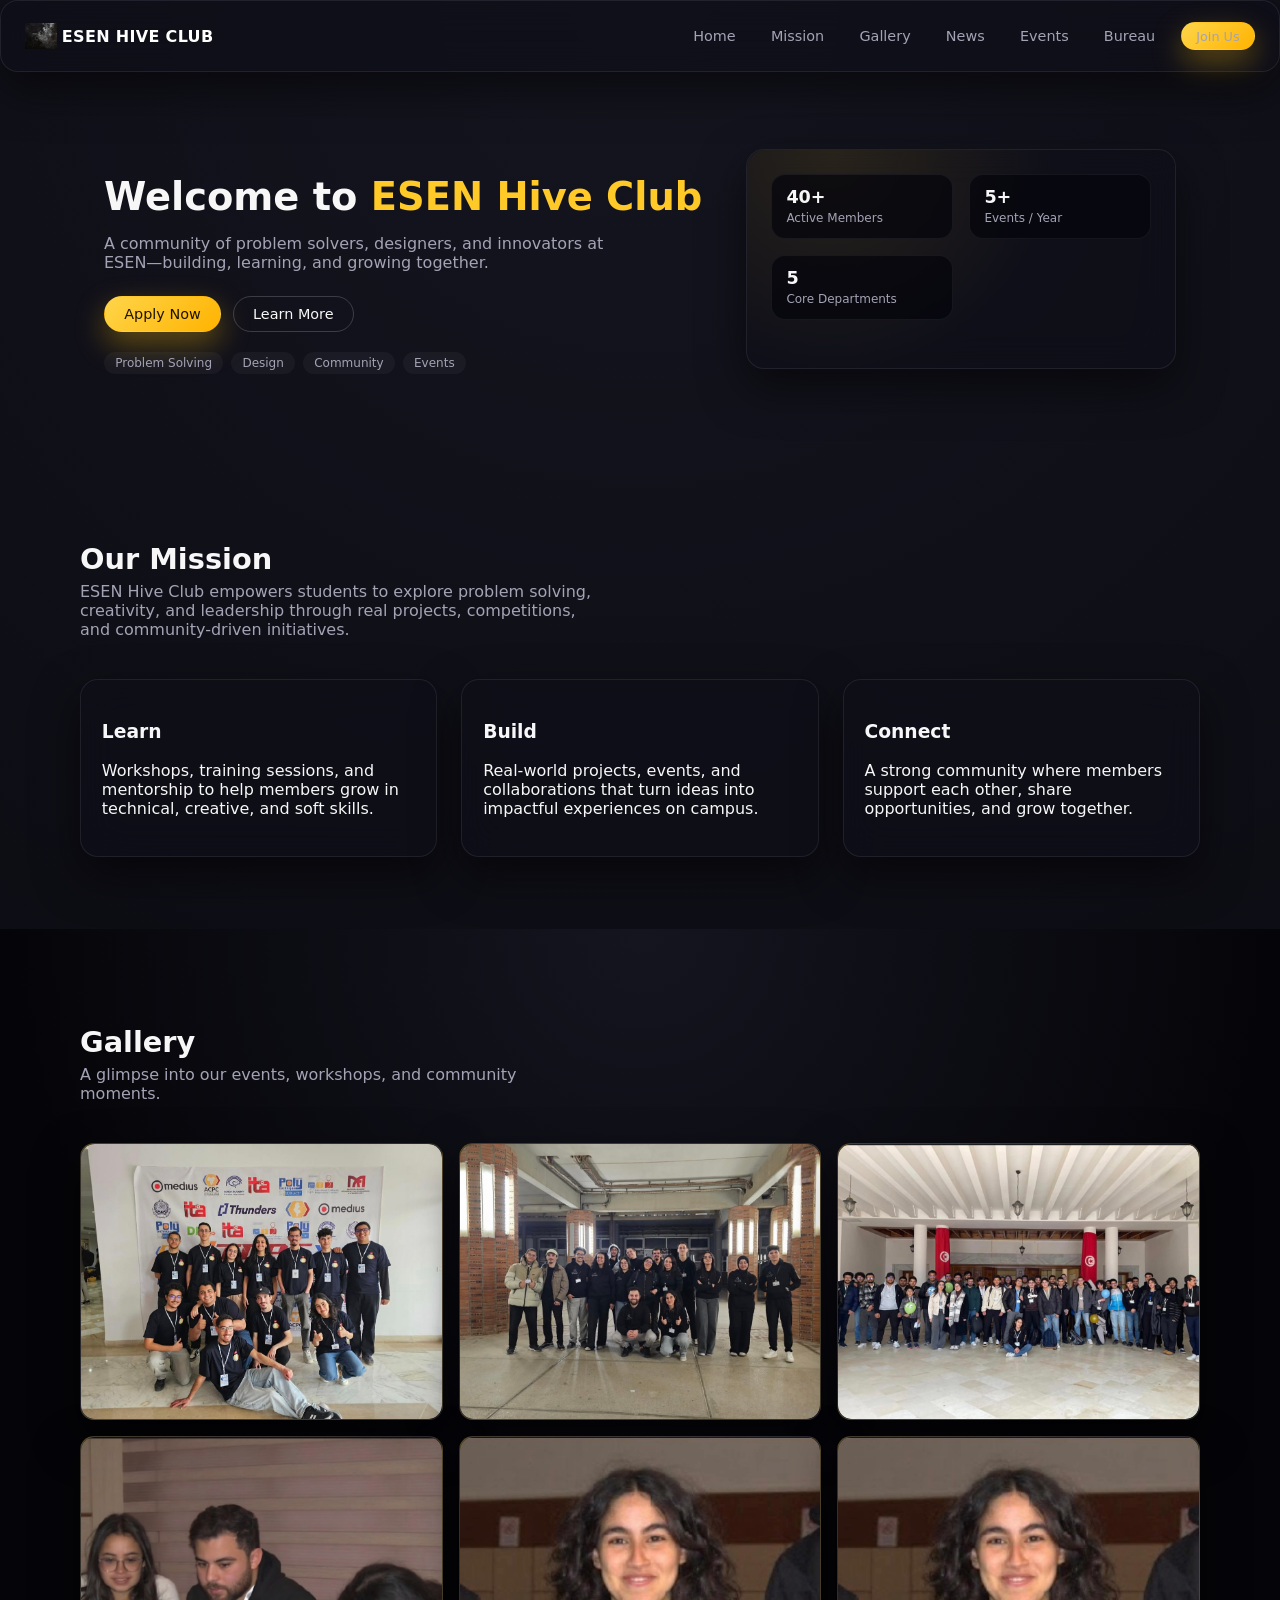
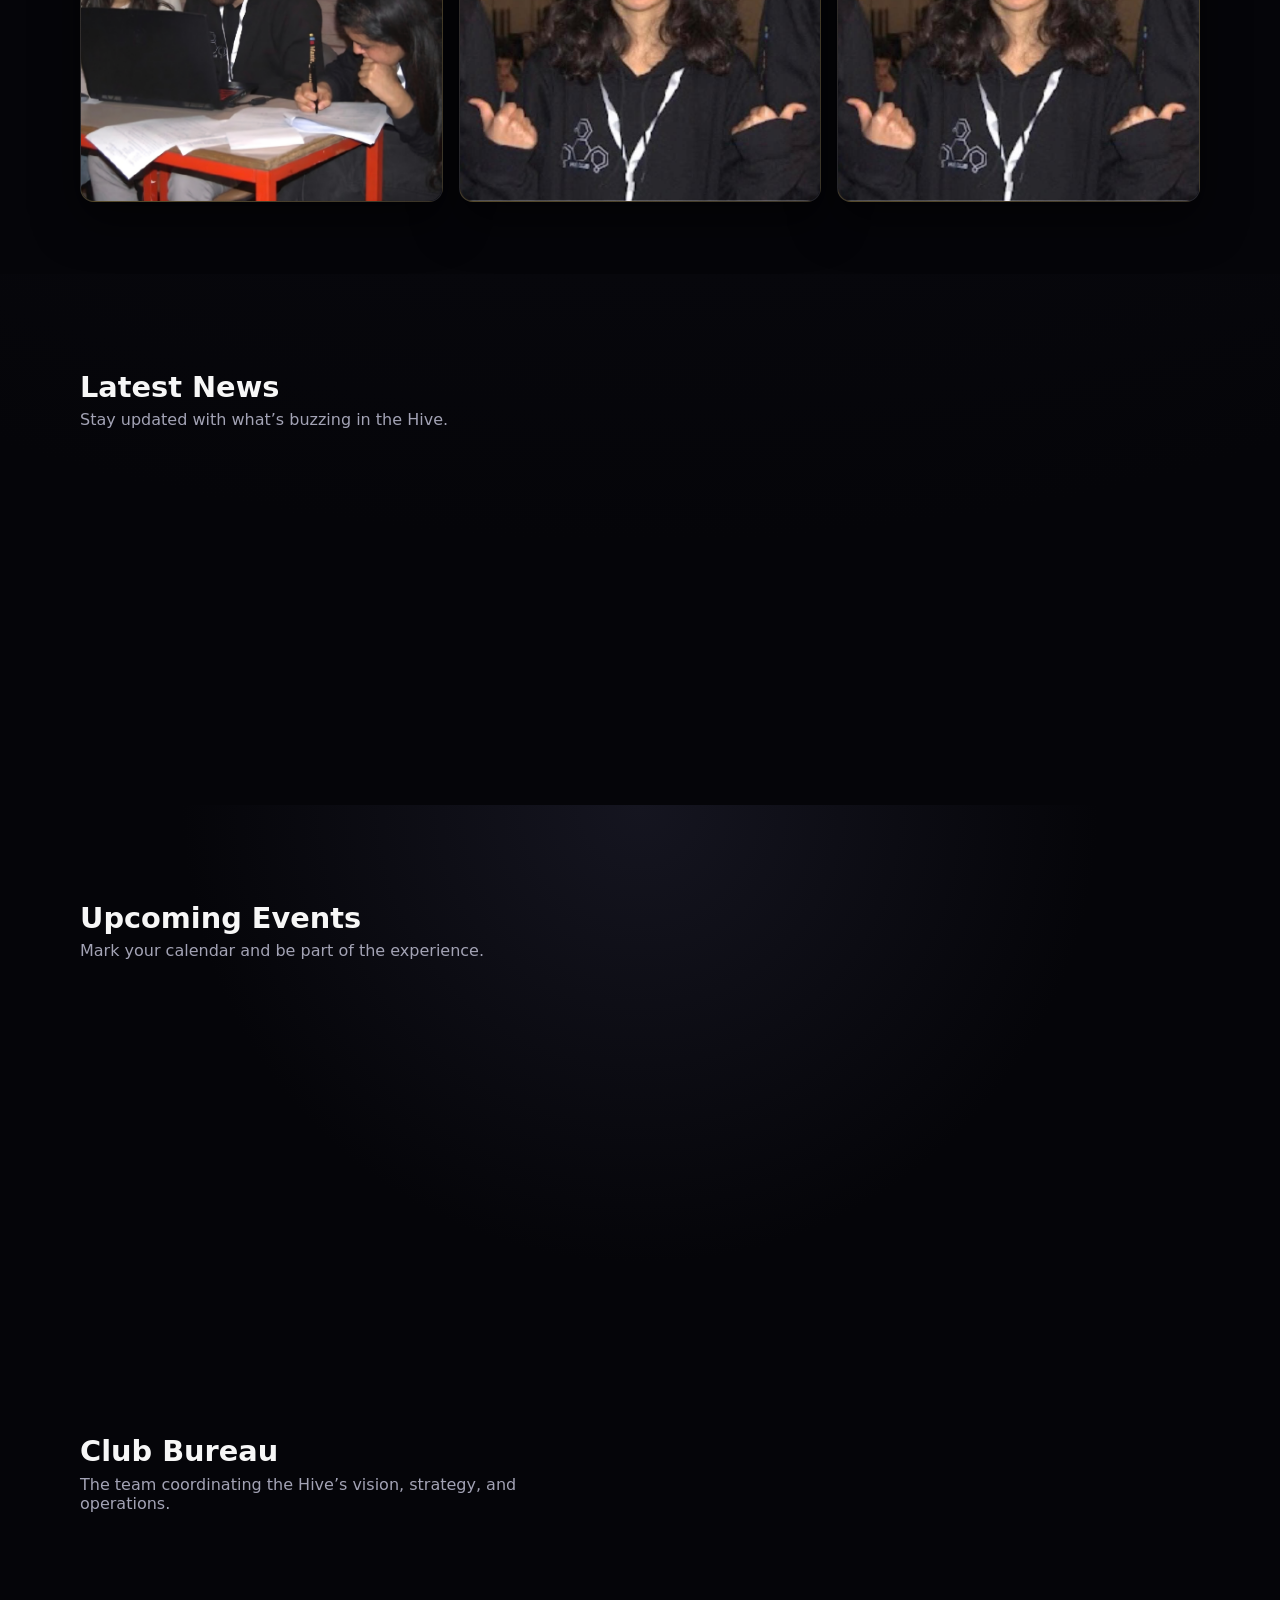
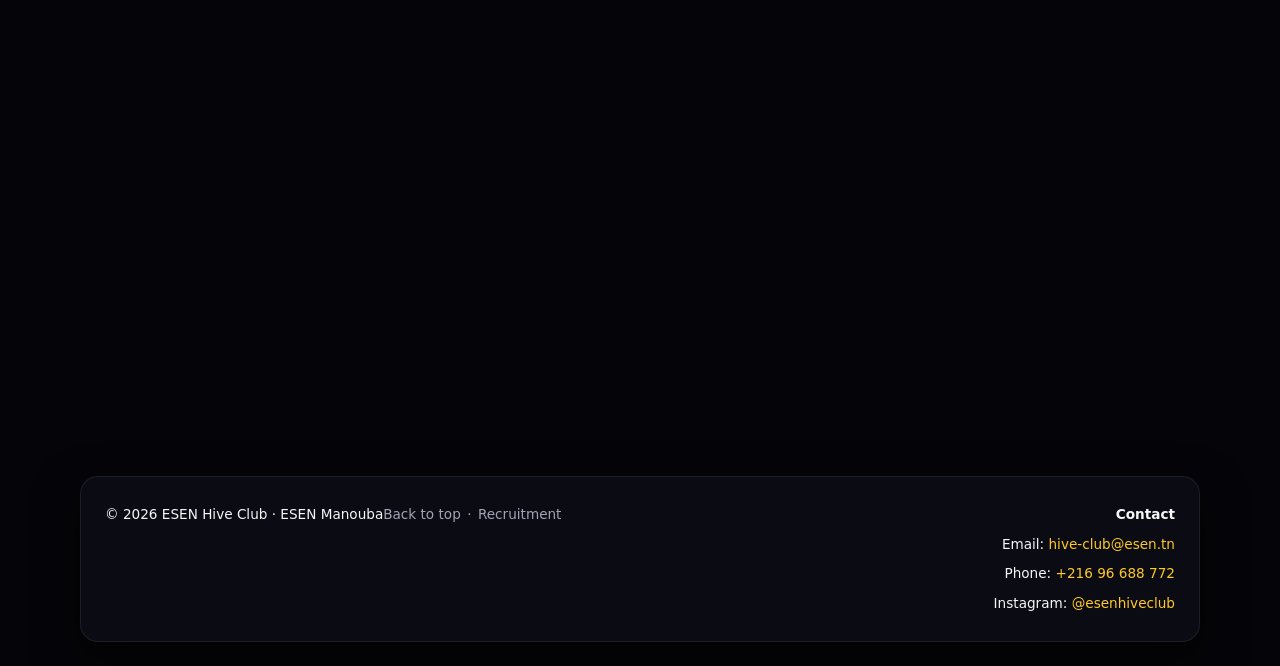
==== commit 7c347893: "update" ====
--- a/index.html
+++ b/index.html
@@ -11,7 +11,7 @@
   <header class="header glass">
  <div class="logo">
   <img src="2.jpg" alt="ESEN Hive Club Logo" class="logo-icon">
-  <span class="logo-text">ESEN HIVE CLUBss</span>
+  <span class="logo-text">ESEN HIVE CLUB</span>
 </div>
 
     <nav class="nav">
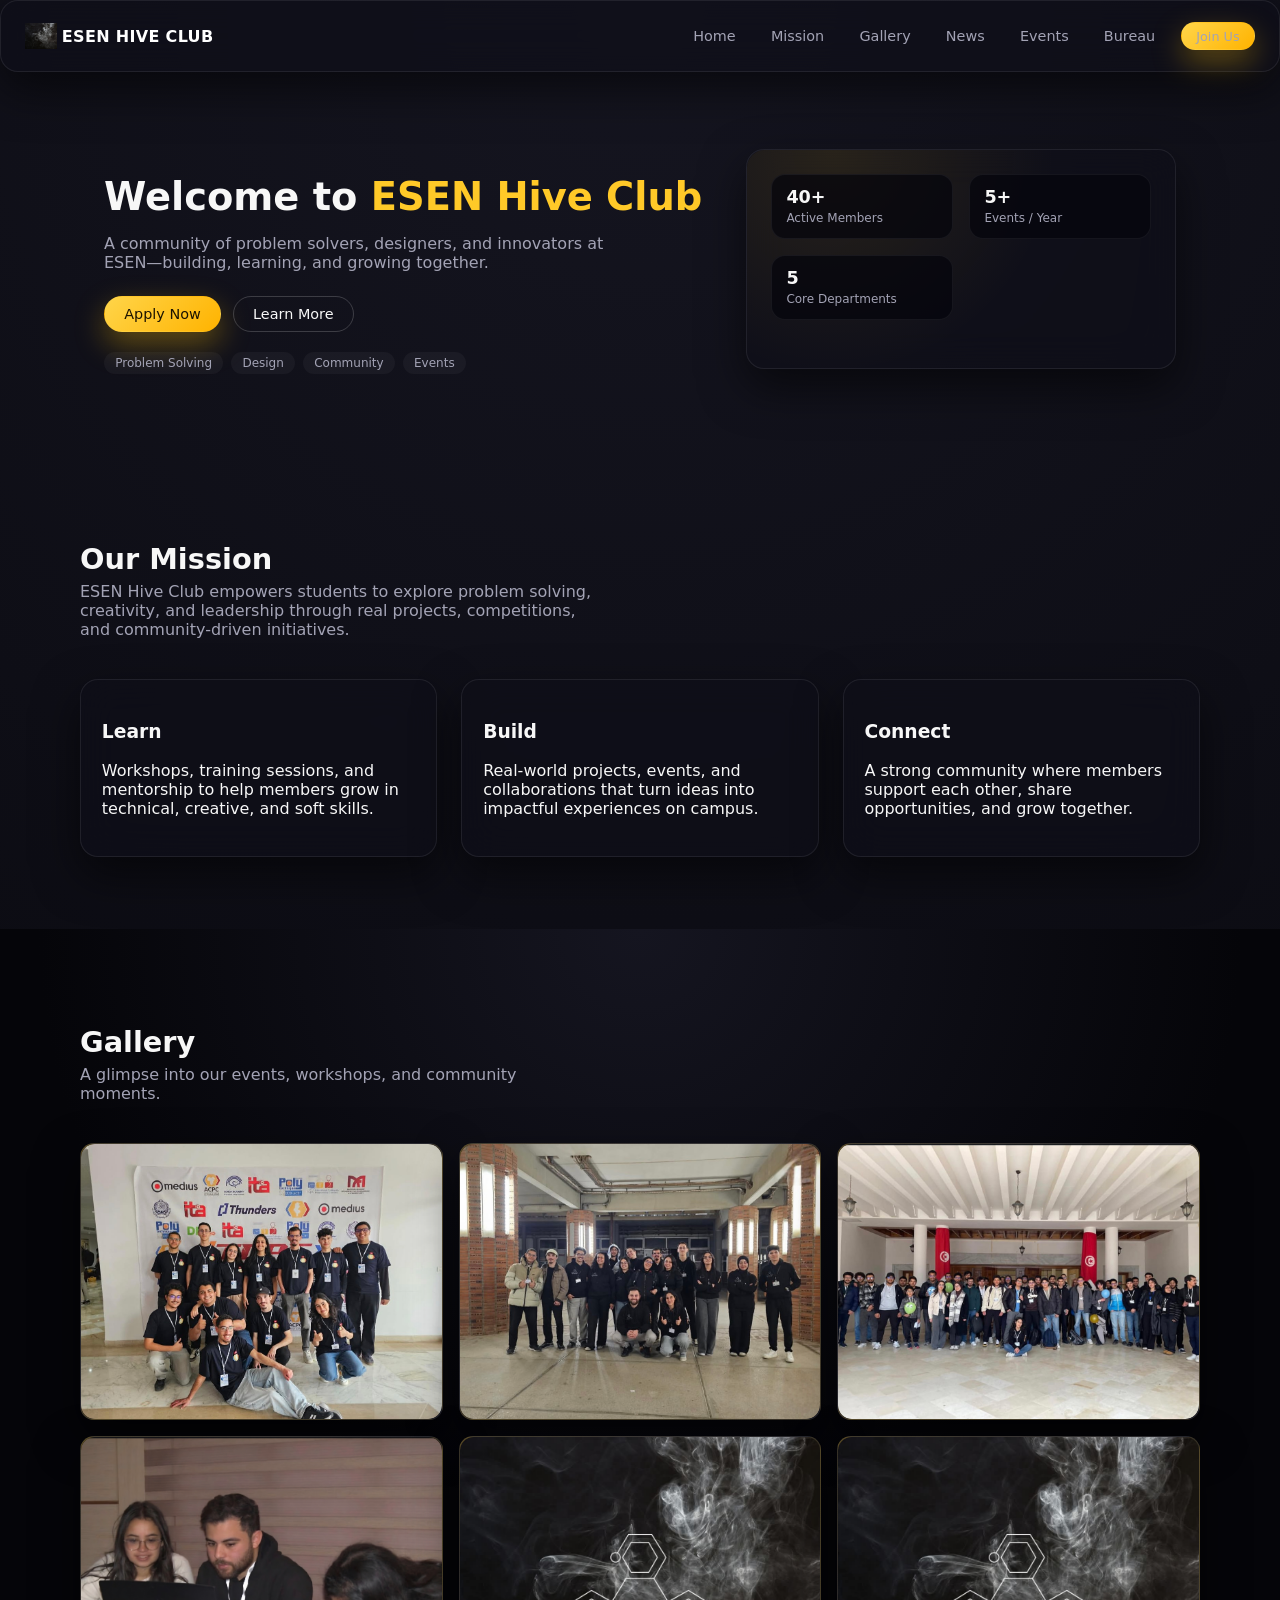
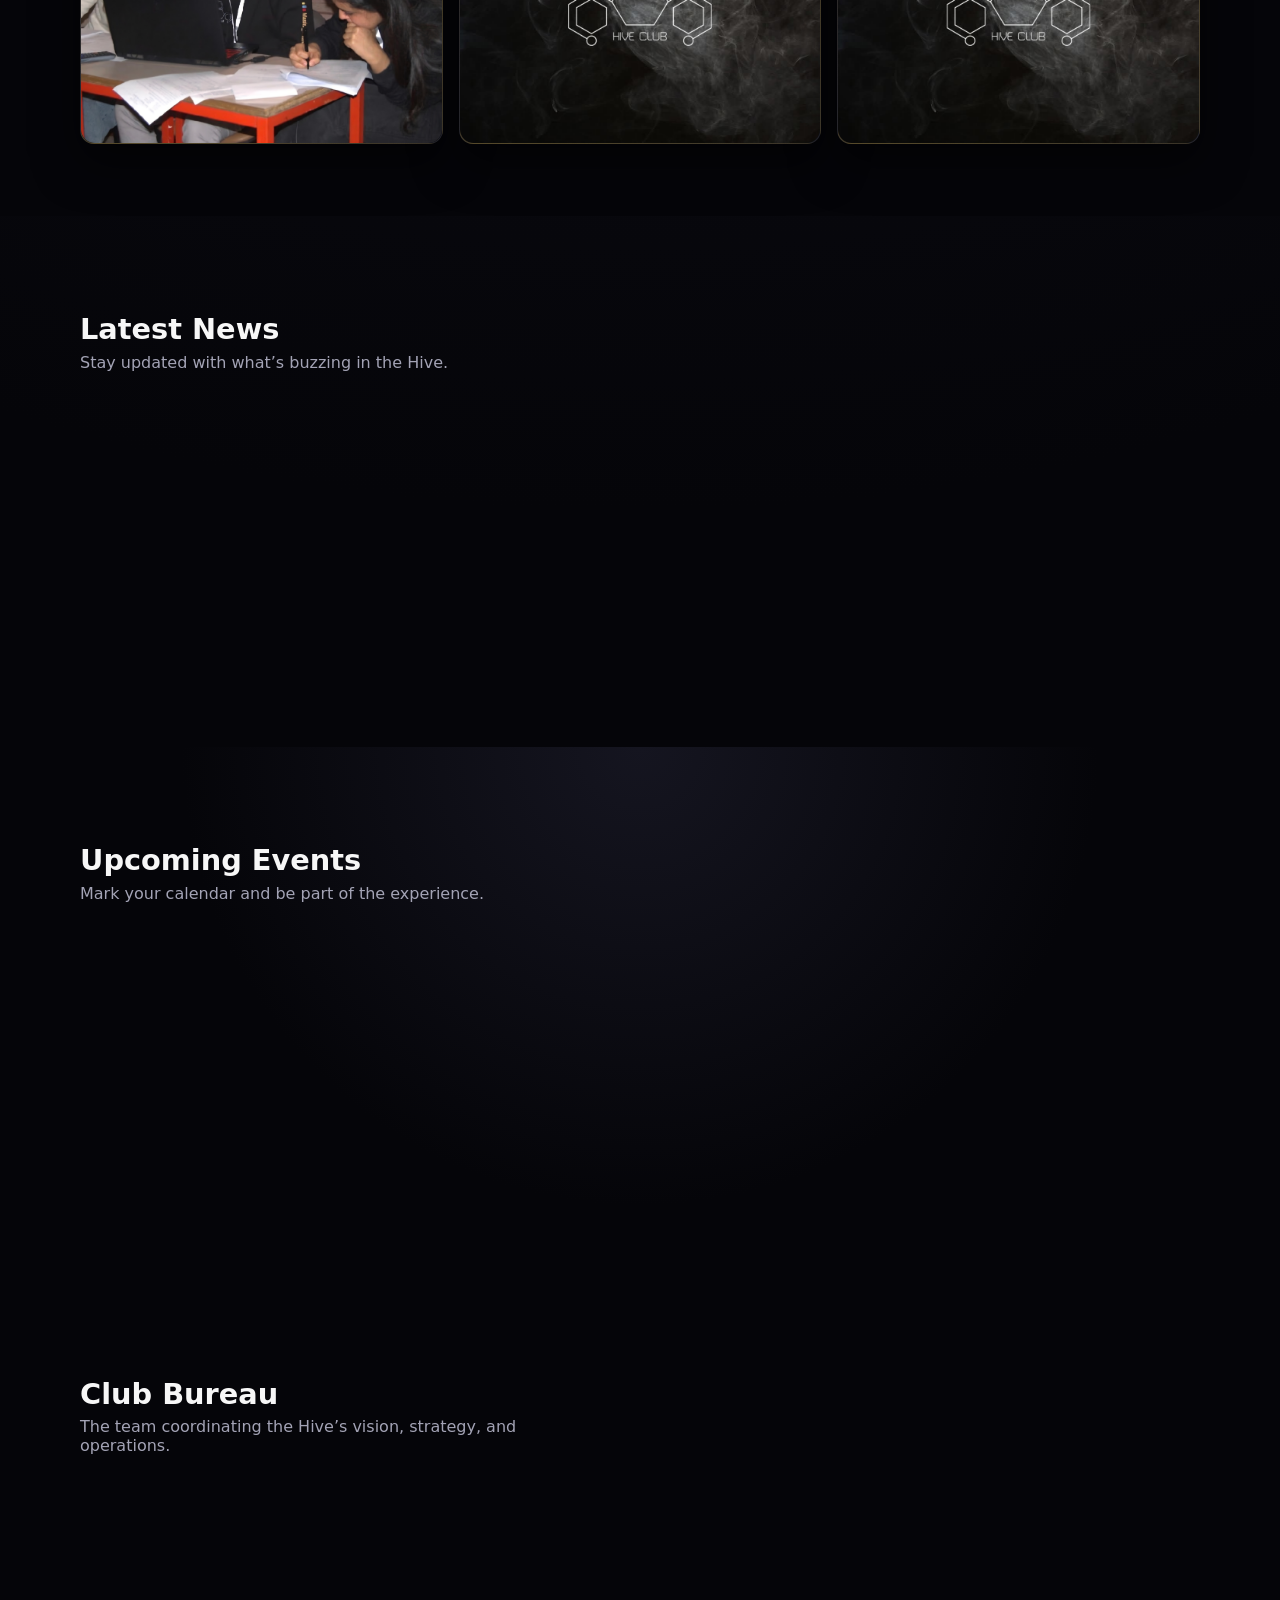
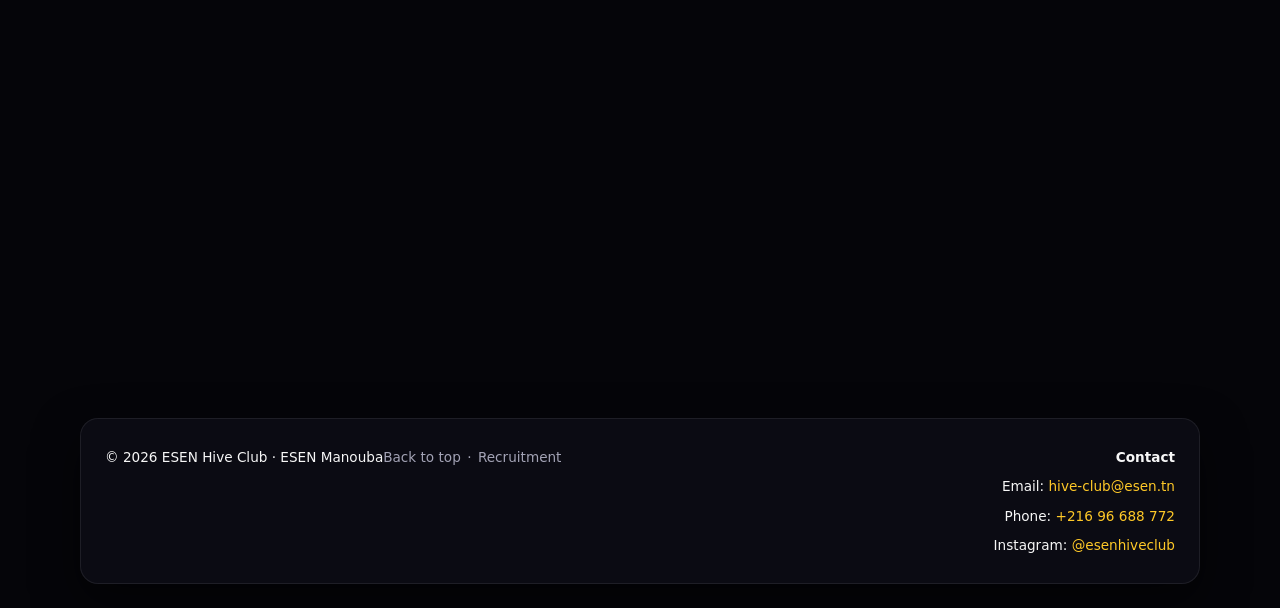
==== commit caf1bdc3: "update" ====
--- a/index.html
+++ b/index.html
@@ -6,6 +6,7 @@
   <title>ESEN Hive Club | Home</title>
   <link rel="stylesheet" href="styles.css" />
   <script defer src="script.js"></script>
+  <link rel="icon" type="image/png" href="7.png">
 </head>
 <body>
   <header class="header glass">
@@ -110,8 +111,8 @@
         <div class="gallery-item glass"><img src="winter.jpg"></div>
         <div class="gallery-item glass"><img src="4.jpg"></div>
         <div class="gallery-item glass"><img src="5.jpg"></div>
-        <div class="gallery-item glass"><img src="3.jpg"></div>
-        <div class="gallery-item glass"><img src="3.jpg"></div>
+        <div class="gallery-item glass"><img src="2.jpg"></div>
+        <div class="gallery-item glass"><img src="2.jpg"></div>
       </div>
     </section>
 
@@ -128,7 +129,7 @@
           <p>
             We’re opening applications for new members across all departments. Join us and shape the next chapter.
           </p>
-          <a href="recruitment.html" class="link">View positions →</a>
+          <a href="recruitement.html" class="link">View positions →</a>
         </article>
         <article class="card glass fade-in">
           <span class="badge">Event</span>
